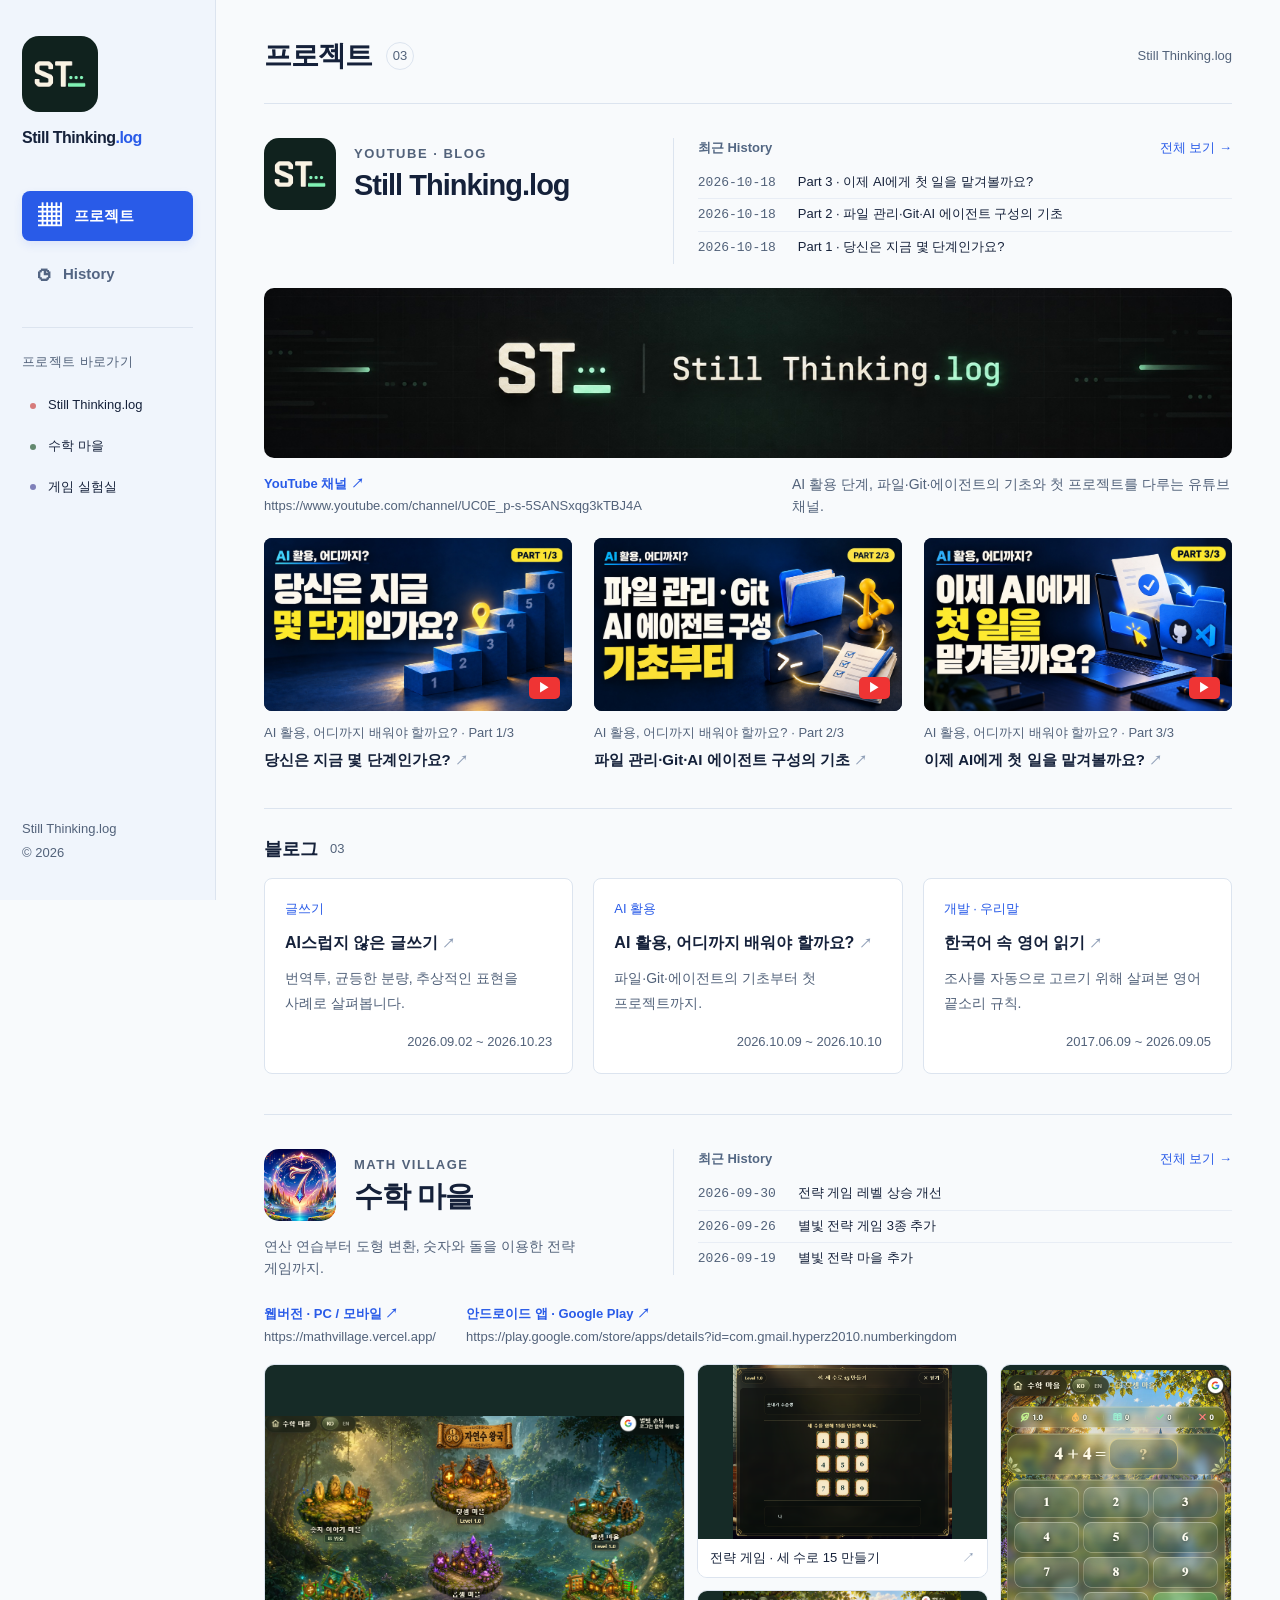
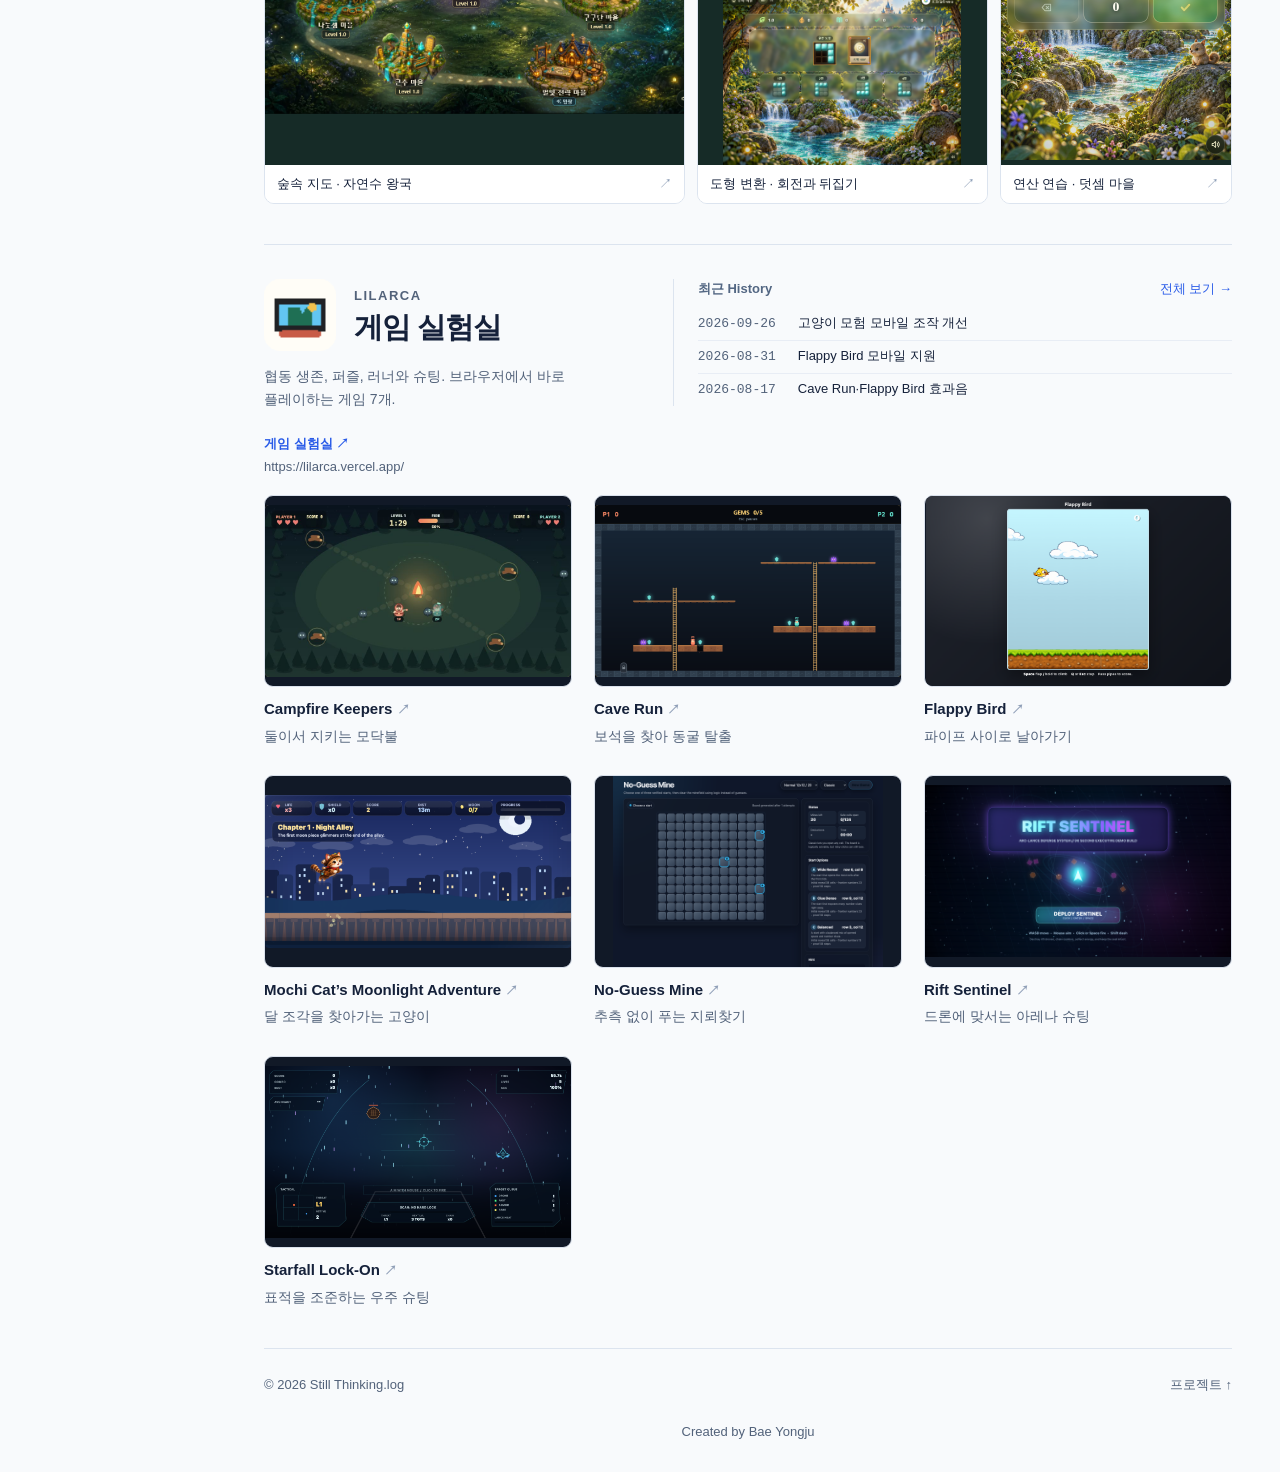
==== index.html @ 53075811 "feat: 프로젝트 소개 사이트와 블로그 및 히스토리 구현" ====
<!doctype html>
<html lang="ko">
<head>
<meta charset="utf-8"><meta name="viewport" content="width=device-width,initial-scale=1">
<title>Still Thinking.log</title>
<meta name="description" content="수학 마을, Still Thinking.log의 YouTube와 블로그, Lilarca 게임 실험실.">
<meta name="theme-color" content="#f7f9fc"><meta property="og:title" content="Still Thinking.log"><meta property="og:description" content="수학 마을, YouTube 영상과 브라우저 게임."><meta property="og:image" content="https://still-thinking-log.github.io/assets/banner.jpg">
<link rel="icon" href="assets/logo.png"><link rel="stylesheet" href="assets/site.css">
</head>
<body>
<a class="skip" href="#main">본문으로 건너뛰기</a>
<aside class="sidebar">
<a class="brand" href="#projects" aria-label="Still Thinking.log 홈"><img src="assets/logo.png" alt="" width="76" height="76"><span>Still Thinking<span class="brand-dot">.log</span></span></a>
<div class="view-tabs" role="tablist" aria-label="사이트 보기" aria-orientation="vertical"><button id="projects-tab" type="button" role="tab" aria-controls="projects" aria-selected="true"><span aria-hidden="true">▦</span>프로젝트</button><button id="history-tab" type="button" role="tab" aria-controls="history" aria-selected="false" tabindex="-1"><span aria-hidden="true">◷</span>History</button></div>
<nav class="project-nav" aria-label="프로젝트 바로가기"><p>프로젝트 바로가기</p><a href="#youtube"><span class="nav-dot youtube-dot"></span>Still Thinking.log</a><a href="#math"><span class="nav-dot math-dot"></span>수학 마을</a><a href="#game"><span class="nav-dot game-dot"></span>게임 실험실</a></nav>
<span class="sidebar-foot">Still Thinking.log <span>© 2026</span></span>
</aside>
<div class="page"><main id="main" tabindex="-1">
<section id="projects" role="tabpanel" aria-labelledby="projects-tab">
<div class="section-head"><h1>프로젝트<span class="count">03</span></h1><span class="site-name">Still Thinking.log</span></div>
<article class="project youtube-project" id="youtube" aria-labelledby="youtube-title">
<div class="project-top"><div class="project-intro"><div class="project-heading"><img src="assets/logo.png" width="72" height="72" alt=""><div><p class="eyebrow">YOUTUBE · BLOG</p><h2 id="youtube-title">Still Thinking.log</h2></div></div></div><aside class="recent-update" data-recent="youtube" aria-label="Still Thinking.log 최근 History"></aside></div>

<a class="channel-banner" href="https://www.youtube.com/channel/UC0E_p-s-5SANSxqg3kTBJ4A" target="_blank" rel="noopener noreferrer" aria-label="Still Thinking.log YouTube 채널 열기"><img src="assets/banner.jpg" alt="Still Thinking.log 채널 배너" loading="lazy"></a>
<div class="channel-info"><div class="project-links" aria-label="YouTube 이용 링크"><a class="site-link" href="https://www.youtube.com/channel/UC0E_p-s-5SANSxqg3kTBJ4A" target="_blank" rel="noopener noreferrer"><span>YouTube 채널 <span aria-hidden="true">↗</span></span><small>https://www.youtube.com/channel/UC0E_p-s-5SANSxqg3kTBJ4A</small></a></div><p class="description">AI 활용 단계, 파일·Git·에이전트의 기초와 첫 프로젝트를 다루는 유튜브 채널.</p></div>
<ul class="video-list" aria-label="YouTube 영상 목록"><li><a class="video-card" href="https://youtu.be/EPqgwYw9b1A" target="_blank" rel="noopener noreferrer"><div class="video-image"><img src="assets/youtube-part-1.jpg" alt="Part 1 영상 썸네일" width="1672" height="941" loading="lazy"><span class="play-badge" aria-hidden="true">▶</span></div><span class="video-series">AI 활용, 어디까지 배워야 할까요? · Part 1/3</span><h3>당신은 지금 몇 단계인가요? <span aria-hidden="true">↗</span></h3></a></li><li><a class="video-card" href="https://youtu.be/B0Xl_UFucro" target="_blank" rel="noopener noreferrer"><div class="video-image"><img src="assets/youtube-part-2.jpg" alt="Part 2 영상 썸네일" width="1672" height="941" loading="lazy"><span class="play-badge" aria-hidden="true">▶</span></div><span class="video-series">AI 활용, 어디까지 배워야 할까요? · Part 2/3</span><h3>파일 관리·Git·AI 에이전트 구성의 기초 <span aria-hidden="true">↗</span></h3></a></li><li><a class="video-card" href="https://youtu.be/Q20ftNEiTHw" target="_blank" rel="noopener noreferrer"><div class="video-image"><img src="assets/youtube-part-3.jpg" alt="Part 3 영상 썸네일" width="1672" height="941" loading="lazy"><span class="play-badge" aria-hidden="true">▶</span></div><span class="video-series">AI 활용, 어디까지 배워야 할까요? · Part 3/3</span><h3>이제 AI에게 첫 일을 맡겨볼까요? <span aria-hidden="true">↗</span></h3></a></li></ul>
<section class="blog-index" id="blog" aria-labelledby="blog-heading"><div class="blog-index-head"><h3 id="blog-heading">블로그</h3><span>03</span></div><ul class="blog-list"><li><a href="blog/ai-tone-writing/index.html"><span class="blog-category">글쓰기</span><h4>AI스럽지 않은 글쓰기 <span aria-hidden="true">↗</span></h4><p>번역투, 균등한 분량, 추상적인 표현을 사례로 살펴봅니다.</p><span class="blog-dates" aria-label="최초 작성일 2026-09-02, 마지막 업데이트일 2026-10-23"><time datetime="2026-09-02">2026.09.02</time> ~ <time datetime="2026-10-23">2026.10.23</time></span></a></li><li><a href="blog/ai-use-learning-path/index.html"><span class="blog-category">AI 활용</span><h4>AI 활용, 어디까지 배워야 할까요? <span aria-hidden="true">↗</span></h4><p>파일·Git·에이전트의 기초부터 첫 프로젝트까지.</p><span class="blog-dates" aria-label="최초 작성일 2026-10-09, 마지막 업데이트일 2026-10-10"><time datetime="2026-10-09">2026.10.09</time> ~ <time datetime="2026-10-10">2026.10.10</time></span></a></li><li><a href="blog/korean-english-reading-rules/index.html"><span class="blog-category">개발 · 우리말</span><h4>한국어 속 영어 읽기 <span aria-hidden="true">↗</span></h4><p>조사를 자동으로 고르기 위해 살펴본 영어 끝소리 규칙.</p><span class="blog-dates" aria-label="최초 작성일 2017-06-09, 마지막 업데이트일 2026-09-05"><time datetime="2017-06-09">2017.06.09</time> ~ <time datetime="2026-09-05">2026.09.05</time></span></a></li></ul></section>
</article>
<article class="project math-project" id="math" aria-labelledby="math-title">
<div class="project-top"><div class="project-intro"><div class="project-heading"><img src="assets/math-icon.webp" width="72" height="72" alt=""><div><p class="eyebrow">MATH VILLAGE</p><h2 id="math-title">수학 마을</h2></div></div><p class="description">연산 연습부터 도형 변환, 숫자와 돌을 이용한 전략 게임까지.</p></div><aside class="recent-update" data-recent="math" aria-label="수학 마을 최근 History"></aside></div>
<div class="project-links" aria-label="수학 마을 이용 링크"><a class="site-link" href="https://mathvillage.vercel.app/" target="_blank" rel="noopener noreferrer"><span>웹버전 · PC / 모바일 <span aria-hidden="true">↗</span></span><small>https://mathvillage.vercel.app/</small></a><a class="site-link" href="https://play.google.com/store/apps/details?id=com.gmail.hyperz2010.numberkingdom" target="_blank" rel="noopener noreferrer"><span>안드로이드 앱 · Google Play <span aria-hidden="true">↗</span></span><small>https://play.google.com/store/apps/details?id=com.gmail.hyperz2010.numberkingdom</small></a></div>
<div class="math-gallery" aria-label="수학 마을 주요 화면">
<a class="math-shot world-shot" href="assets/math-world.png" target="_blank" rel="noopener noreferrer" aria-label="숲속 지도 · 자연수 왕국 스크린샷 크게 보기 (새 탭)"><figure><div class="shot-image"><img src="assets/math-world.png" alt="숲속 지도 · 자연수 왕국 실제 플레이 화면"></div><figcaption>숲속 지도 · 자연수 왕국<span aria-hidden="true">↗</span></figcaption></figure></a>
<a class="math-shot strategy-shot" href="assets/math-strategy.png" target="_blank" rel="noopener noreferrer" aria-label="전략 게임 · 세 수로 15 만들기 스크린샷 크게 보기 (새 탭)"><figure><div class="shot-image"><img src="assets/math-strategy.png" alt="전략 게임 · 세 수로 15 만들기 실제 플레이 화면"></div><figcaption>전략 게임 · 세 수로 15 만들기<span aria-hidden="true">↗</span></figcaption></figure></a>
<a class="math-shot geometry-shot" href="assets/math-geometry.png" target="_blank" rel="noopener noreferrer" aria-label="도형 변환 · 회전과 뒤집기 스크린샷 크게 보기 (새 탭)"><figure><div class="shot-image"><img src="assets/math-geometry.png" alt="도형 변환 · 회전과 뒤집기 실제 플레이 화면"></div><figcaption>도형 변환 · 회전과 뒤집기<span aria-hidden="true">↗</span></figcaption></figure></a>
<a class="math-shot addition-shot" href="assets/math-addition.png" target="_blank" rel="noopener noreferrer" aria-label="연산 연습 · 덧셈 마을 스크린샷 크게 보기 (새 탭)"><figure><div class="shot-image"><img src="assets/math-addition.png" alt="연산 연습 · 덧셈 마을 실제 플레이 화면"></div><figcaption>연산 연습 · 덧셈 마을<span aria-hidden="true">↗</span></figcaption></figure></a>
</div></article>
<article class="project game-project" id="game" aria-labelledby="game-title">
<div class="project-top"><div class="project-intro"><div class="project-heading"><img src="assets/lilarca.ico" width="72" height="72" alt=""><div><p class="eyebrow">LILARCA</p><h2 id="game-title">게임 실험실</h2></div></div><p class="description">협동 생존, 퍼즐, 러너와 슈팅. 브라우저에서 바로 플레이하는 게임 7개.</p></div><aside class="recent-update" data-recent="game" aria-label="게임 실험실 최근 History"></aside></div>
<div class="project-links" aria-label="게임 실험실 이용 링크"><a class="site-link" href="https://lilarca.vercel.app/" target="_blank" rel="noopener noreferrer"><span>게임 실험실 <span aria-hidden="true">↗</span></span><small>https://lilarca.vercel.app/</small></a></div>
<ul class="game-flow" aria-label="게임 목록"><li><a class="game-card" href="https://lilarca.vercel.app/campfire-keepers" target="_blank" rel="noopener noreferrer"><div class="game-image"><img src="assets/campfire-keepers.png" alt="Campfire Keepers 게임 스크린샷" loading="lazy"></div><h3>Campfire Keepers <span aria-hidden="true">↗</span></h3><p>둘이서 지키는 모닥불</p></a></li><li><a class="game-card" href="https://lilarca.vercel.app/cave-run" target="_blank" rel="noopener noreferrer"><div class="game-image"><img src="assets/cave-run.png" alt="Cave Run 게임 스크린샷" loading="lazy"></div><h3>Cave Run <span aria-hidden="true">↗</span></h3><p>보석을 찾아 동굴 탈출</p></a></li><li><a class="game-card" href="https://lilarca.vercel.app/flappy-bird" target="_blank" rel="noopener noreferrer"><div class="game-image"><img src="assets/flappy-bird.png" alt="Flappy Bird 게임 스크린샷" loading="lazy"></div><h3>Flappy Bird <span aria-hidden="true">↗</span></h3><p>파이프 사이로 날아가기</p></a></li><li><a class="game-card" href="https://lilarca.vercel.app/cat-adventure" target="_blank" rel="noopener noreferrer"><div class="game-image"><img src="assets/cat-adventure.png" alt="Mochi Cat’s Moonlight Adventure 게임 스크린샷" loading="lazy"></div><h3>Mochi Cat’s Moonlight Adventure <span aria-hidden="true">↗</span></h3><p>달 조각을 찾아가는 고양이</p></a></li><li><a class="game-card" href="https://lilarca.vercel.app/no-guess-mine" target="_blank" rel="noopener noreferrer"><div class="game-image"><img src="assets/no-guess-mine.png" alt="No-Guess Mine 게임 스크린샷" loading="lazy"></div><h3>No-Guess Mine <span aria-hidden="true">↗</span></h3><p>추측 없이 푸는 지뢰찾기</p></a></li><li><a class="game-card" href="https://lilarca.vercel.app/rift-sentinel" target="_blank" rel="noopener noreferrer"><div class="game-image"><img src="assets/rift-sentinel.png" alt="Rift Sentinel 게임 스크린샷" loading="lazy"></div><h3>Rift Sentinel <span aria-hidden="true">↗</span></h3><p>드론에 맞서는 아레나 슈팅</p></a></li><li><a class="game-card" href="https://lilarca.vercel.app/starfall-lock-on" target="_blank" rel="noopener noreferrer"><div class="game-image"><img src="assets/starfall-lock-on.png" alt="Starfall Lock-On 게임 스크린샷" loading="lazy"></div><h3>Starfall Lock-On <span aria-hidden="true">↗</span></h3><p>표적을 조준하는 우주 슈팅</p></a></li></ul>
</article>
</section>
<section id="history" role="tabpanel" aria-labelledby="history-tab" hidden>
<div class="section-head"><h1>History</h1><p id="update-count" role="status" aria-live="polite"></p></div>
<p class="history-note">수학 마을의 주요 변경 기록과 이후 웹 개발 기록, 게임 개발 기록, 영상 공개 확인 기록, 블로그 최초 작성 기록을 모았습니다. 개발 날짜와 실제 배포 날짜는 다를 수 있습니다.</p>
<div class="filters" role="group" aria-label="프로젝트별 History"><button type="button" data-filter="all" aria-pressed="true">전체</button><button type="button" data-filter="youtube" aria-pressed="false">Still Thinking.log</button><button type="button" data-filter="math" aria-pressed="false">수학 마을</button><button type="button" data-filter="game" aria-pressed="false">게임 실험실</button></div>
<ol id="update-list" class="timeline"></ol>
</section>
<noscript><p>최근 History와 전체 History를 보려면 JavaScript를 켜주세요.</p></noscript>
</main><footer>© 2026 Still Thinking.log<a href="#projects">프로젝트 ↑</a><span class="creator-credit">Created by Bae Yongju</span></footer></div>
<script src="assets/updates.js"></script>
</body></html>
---- assets/site.css ----
:root{color-scheme:light;--bg:#f8fafc;--paper:#fff;--ink:#15213a;--muted:#52627a;--line:#dce4ef;--blue:#295be8;--soft:#edf2ff;--sidebar:216px}
*{box-sizing:border-box}html{scroll-behavior:smooth;scroll-padding-top:30px}body{margin:0;background:var(--bg);color:var(--ink);font-family:"Segoe UI","Malgun Gothic",sans-serif;line-height:1.6}a{color:inherit;text-decoration:none}button{font:inherit;color:inherit;cursor:pointer}img{display:block;max-width:100%}a,button{-webkit-tap-highlight-color:transparent}a:focus-visible,button:focus-visible{outline:3px solid var(--blue);outline-offset:5px}a:hover{color:var(--blue)}[hidden]{display:none!important}::selection{background:#dce6ff}h1,h2,h3,p,figure{margin:0}ul{padding:0;list-style:none}.skip{position:fixed;top:-80px;left:20px;z-index:20;background:var(--blue);color:#fff;padding:10px 20px}.skip:focus{top:10px}
.sidebar{position:fixed;inset:0 auto 0 0;width:var(--sidebar);display:flex;flex-direction:column;padding:36px 22px;background:#f0f5fc;border-right:1px solid var(--line);z-index:5}.brand{display:flex;flex-direction:column;align-items:flex-start;gap:13px;font-weight:750;font-size:16px;letter-spacing:-.5px}.brand img{border-radius:17px;background:#10221e;padding:10px}.brand-dot{color:var(--blue)}.view-tabs{display:flex;flex-direction:column;gap:8px;margin-top:40px}.view-tabs button{display:flex;align-items:center;gap:13px;text-align:left;border:0;background:transparent;padding:13px 16px;border-radius:8px;font-weight:650;font-size:15px;color:#536583}.view-tabs button>span{font-size:23px;line-height:1}.view-tabs button[aria-selected=true]{background:var(--blue);color:#fff;box-shadow:0 4px 10px #295be81a}.project-nav{border-top:1px solid var(--line);padding-top:24px;margin-top:28px}.project-nav p{font-size:13px;letter-spacing:.03em;color:var(--muted);margin-bottom:13px}.project-nav a{display:flex;align-items:center;gap:12px;padding:10px 8px;font-size:13px;border-radius:6px}.project-nav a[aria-current=location]{color:var(--blue);background:#e4edff}.nav-dot{width:6px;height:6px;border-radius:50%;background:#93a6c8}.math-dot{background:#63896f}.youtube-dot{background:#d67b7b}.game-dot{background:#7f80b9}.sidebar-foot{margin-top:auto;padding-top:30px;font-size:13px;color:var(--muted)}.sidebar-foot span{display:block;margin-top:3px}
.page{margin-left:var(--sidebar);padding:0 48px;max-width:1680px}.section-head{display:flex;align-items:center;justify-content:space-between;border-bottom:1px solid var(--line);padding:34px 0 24px;gap:20px}.section-head h1{font-size:28px;letter-spacing:-1px;display:flex;align-items:center;gap:14px}.count{font-size:13px;letter-spacing:0;border:1px solid var(--line);border-radius:50%;width:28px;height:28px;display:grid;place-items:center;font-weight:500;color:var(--muted)}.site-name,.section-head>p{color:var(--muted);font-size:13px}.project{padding:34px 0 40px;border-bottom:1px solid var(--line);scroll-margin-top:28px}.project-top{display:grid;grid-template-columns:minmax(300px,.8fr) minmax(0,1.2fr);gap:36px;align-items:start}.project-heading{display:flex;gap:18px;align-items:center}.youtube-project .project-heading img{background:#10221e;padding:8px}.project-heading img{flex-shrink:0;object-fit:contain;border-radius:15px}.eyebrow{font-size:13px;font-weight:650;letter-spacing:1.5px;color:var(--muted);margin-bottom:2px}h2{font-size:29px;line-height:1.25;letter-spacing:-1px}.description{font-size:14px;color:var(--muted);margin-top:14px;max-width:600px;word-break:keep-all}.recent-update{border-left:1px solid var(--line);padding:0 0 0 24px;min-width:0}.recent-head{display:flex;justify-content:space-between;align-items:center;margin-bottom:8px;font-size:13px;color:var(--muted);gap:10px}.recent-head .tag{font-weight:650;color:#536783}.recent-head a{color:var(--blue);white-space:nowrap}.recent-rows{margin:0}.recent-rows li{display:grid;grid-template-columns:88px minmax(0,1fr);gap:12px;align-items:baseline;padding:5px 0;border-bottom:1px solid #e8edf5;font-size:13px}.recent-rows li:last-child{border:0}.recent-rows time{font-family:Consolas,monospace;font-size:13px;color:var(--muted);white-space:nowrap}.recent-rows li>span{white-space:normal;word-break:keep-all;overflow-wrap:anywhere}
.project-links{display:flex;flex-wrap:wrap;gap:14px 30px;margin:24px 0 17px}.site-link{display:flex;flex-direction:column;align-items:flex-start;min-width:0;gap:2px}.site-link>span{color:var(--blue);font-size:13px;font-weight:650}.site-link small{font-size:13px;color:var(--muted);overflow-wrap:anywhere;max-width:100%}.site-link:hover small{color:var(--blue)}
.math-gallery{display:grid;grid-template-columns:1.45fr 1fr .8fr;grid-template-rows:1fr 1fr;gap:12px;height:440px}.math-shot{min-width:0;min-height:0;background:var(--paper);border:1px solid var(--line);border-radius:10px;overflow:hidden}.world-shot{grid-area:1/1/3/2}.strategy-shot{grid-area:1/2/2/3}.geometry-shot{grid-area:2/2/3/3}.addition-shot{grid-area:1/3/3/4}.math-shot figure{height:100%;display:flex;flex-direction:column}.shot-image{flex:1;min-height:0;overflow:hidden;background:#162b27}.shot-image img{width:100%;height:100%;object-fit:contain}.math-shot figcaption{display:flex;align-items:center;justify-content:space-between;gap:8px;padding:9px 12px;font-size:13px;background:#fff}.math-shot figcaption span{color:#8799b3}.math-shot:hover{border-color:#9eb7f8;box-shadow:0 4px 18px #14254510}.math-shot img{transition:filter .18s}.math-shot:hover img{filter:brightness(1.08)}
.channel-banner{display:block;overflow:hidden;border-radius:10px;height:170px;background:#091815}.channel-banner img{width:100%;height:100%;object-fit:cover;object-position:center}.video-list{display:grid;grid-template-columns:repeat(3,minmax(0,1fr));gap:22px;margin:20px 0 0}.video-image{position:relative;overflow:hidden;border-radius:8px;background:#0b1533;aspect-ratio:1672/941}.video-image img{width:100%;height:100%;object-fit:contain}.play-badge{position:absolute;right:12px;bottom:12px;background:#ef3434;color:white;display:grid;place-items:center;font-size:13px;width:31px;height:22px;border-radius:5px}.video-series{display:block;font-size:13px;color:var(--muted);margin-top:12px;line-height:1.6}.video-card h3{font-size:15px;font-weight:650;line-height:1.65;margin-top:4px;word-break:keep-all}.video-card h3 span,.game-card h3 span{font-size:13px;color:#91a0b8}.video-card:hover .video-image{box-shadow:0 4px 14px #233f7320}
.game-flow{display:flex;flex-wrap:wrap;gap:28px 22px;margin:0}.game-flow>li{flex:0 1 calc((100% - 44px)/3);min-width:0}.game-image{aspect-ratio:16/10;background:#111927;border:1px solid #dae1ec;border-radius:9px;overflow:hidden}.game-image img{width:100%;height:100%;object-fit:contain;transition:transform .2s}.game-card:hover img{transform:scale(1.025)}.game-card h3{font-size:15px;font-weight:650;margin-top:11px;line-height:1.5;word-break:keep-all}.game-card p{font-size:14px;color:var(--muted);margin-top:4px}
.history-note{color:var(--muted);font-size:14px;max-width:740px;margin:25px 0}.filters{display:flex;gap:9px;flex-wrap:wrap;margin:20px 0}.filters button{background:#fff;border:1px solid var(--line);padding:8px 16px;border-radius:7px;font-size:13px}.filters button[aria-pressed=true]{background:var(--blue);border-color:var(--blue);color:#fff}.timeline{list-style:none;padding:5px 0 30px;margin:0}.timeline li{padding:24px 0 24px 26px;border-left:1px solid var(--line);position:relative;margin-left:5px}.timeline li:before{content:'';position:absolute;left:-4px;top:32px;width:7px;height:7px;border-radius:50%;background:var(--blue)}.update-meta{display:flex;gap:20px;flex-wrap:wrap;font-size:13px;color:var(--muted)}.update-meta time{font-family:Consolas,monospace;color:var(--blue)}.timeline h3{font-size:19px;margin:8px 0}.timeline p{margin:0;color:var(--muted);font-size:14px;max-width:750px}.timeline a{display:inline-block;margin-top:10px;font-size:13px;color:var(--blue)}footer{display:flex;justify-content:space-between;padding:26px 0 32px;font-size:13px;color:var(--muted)}
@media(min-width:1600px){.page{padding:0 64px}.math-gallery{height:540px}.game-flow>li{flex-basis:calc((100% - 66px)/4)}}
@media(max-width:1150px){:root{--sidebar:184px}.sidebar{padding:28px 17px}.brand{font-size:14px}.page{padding:0 28px}.project-top{gap:22px;grid-template-columns:minmax(280px,.8fr) minmax(0,1.2fr)}h2{font-size:25px}.project-heading{gap:12px}.project-heading img{width:58px;height:58px}.recent-update{padding-left:18px}.math-gallery{height:410px;gap:9px}.math-shot figcaption{font-size:13px;padding:8px}.video-list{gap:16px}.project-links{gap:12px 24px}}
@media(max-width:900px){.project-top{grid-template-columns:1fr;gap:20px}.recent-update{border-left:0;border-top:1px solid var(--line);padding:14px 0 0}.recent-rows li{font-size:13px}.description{max-width:none}.math-gallery{height:auto;grid-template-columns:1.35fr 1fr;grid-template-rows:auto auto auto}.world-shot{grid-area:1/1/2/3;aspect-ratio:1.7}.strategy-shot{grid-area:2/1/3/2;aspect-ratio:1.15}.geometry-shot{grid-area:3/1/4/2;aspect-ratio:1.15}.addition-shot{grid-area:2/2/4/3}.world-shot img{object-fit:contain}.game-flow>li{flex-basis:calc((100% - 22px)/2)}.video-list{grid-template-columns:1fr}.video-card{display:grid;grid-template-columns:42% 1fr;gap:0 16px;align-content:start}.video-image{grid-row:1/3}.video-series{margin-top:2px}.video-card h3{font-size:15px}.channel-banner{height:140px}}
@media(max-width:640px){:root{--sidebar:0px}html{scroll-padding-top:132px}.sidebar{position:sticky;inset:0 0 auto;width:100%;padding:12px 18px 0;display:grid;grid-template-columns:1fr auto;gap:9px 14px;background:#f0f5fcf5;backdrop-filter:blur(12px);border-right:0;border-bottom:1px solid var(--line)}.brand{flex-direction:row;align-items:center;gap:9px;font-size:13px}.brand img{width:32px;height:32px;border-radius:7px;padding:4px}.view-tabs{flex-direction:row;gap:3px;margin:0}.view-tabs button{gap:5px;font-size:13px;padding:8px;border-radius:5px}.view-tabs button>span{display:none}.project-nav{grid-column:1/-1;display:flex;border-top:1px solid var(--line);margin:0;padding:5px 0;gap:14px}.project-nav p,.sidebar-foot{display:none}.project-nav a{padding:5px;font-size:13px;gap:6px}.page{margin:0;padding:0 18px}.section-head{padding:23px 0 17px}.section-head h1{font-size:23px}.site-name{display:none}.project{padding:25px 0 30px;scroll-margin-top:125px}.project-heading img{width:58px;height:58px}.project-heading{gap:13px}h2{font-size:25px}.eyebrow{font-size:13px}.description{font-size:14px;margin-top:12px}.project-top{gap:17px}.recent-head{font-size:13px}.recent-rows li{font-size:13px;gap:9px}.project-links{margin:19px 0 14px;gap:10px}.site-link>span{font-size:13px}.site-link small{font-size:13px}.math-gallery{gap:8px}.math-shot{border-radius:7px}.math-shot figcaption{padding:7px;font-size:13px;line-height:1.45}.strategy-shot,.geometry-shot{aspect-ratio:1.07}.channel-banner{height:100px;border-radius:7px}.video-list{gap:19px;margin-top:17px}.video-card{grid-template-columns:44% 1fr;gap:0 12px}.video-series{font-size:13px}.video-card h3{font-size:15px;line-height:1.5}.play-badge{width:23px;height:17px;font-size:13px;right:7px;bottom:7px}.game-flow{gap:22px 12px}.game-flow>li{flex-basis:calc((100% - 12px)/2)}.game-image{aspect-ratio:4/3;border-radius:7px}.game-card h3{font-size:15px;margin-top:8px}.game-card p{font-size:14px}.history-note{font-size:14px}.timeline h3{font-size:17px}.timeline p{font-size:14px}.update-meta{font-size:13px;gap:8px}.timeline li{padding-left:18px}.section-head>p{font-size:13px}}
@media(prefers-reduced-motion:reduce){html{scroll-behavior:auto}*{transition:none!important}}

.youtube-project .channel-banner{margin-top:24px}
.channel-info{display:flex;justify-content:space-between;align-items:center;gap:20px;margin:15px 0 20px}
.channel-info .project-links{margin:0;flex-shrink:0}
.channel-info .description{margin:0;max-width:440px;font-size:14px}
@media(max-width:1150px){.channel-info{align-items:flex-start;flex-direction:column;gap:10px}.channel-info .project-links{flex-shrink:1}.channel-info .description{max-width:none}}
@media(max-width:640px){.youtube-project .channel-banner{margin-top:18px}.channel-info{margin:12px 0 17px;gap:9px}.channel-info .description{font-size:14px}}
.blog-index{margin-top:35px;padding-top:26px;border-top:1px solid var(--line);scroll-margin-top:30px}.blog-index-head{display:flex;gap:12px;align-items:center;margin-bottom:15px}.blog-index-head h3{font-size:18px}.blog-index-head>span{font-size:13px;color:var(--muted)}.blog-list{display:grid;grid-template-columns:repeat(3,minmax(0,1fr));gap:20px;margin:0}.blog-list li{min-width:0}.blog-list a{display:block;height:100%;padding:20px;background:#fff;border:1px solid var(--line);border-radius:8px}.blog-list a:hover{border-color:#9eb7f8;background:#f3f6ff}.blog-category{font-size:13px;color:var(--blue)}.blog-list h4{margin:10px 0;font-size:16px;line-height:1.6;word-break:keep-all}.blog-list h4 span{font-size:13px;color:#91a0b8}.blog-list p{font-size:14px;color:var(--muted);line-height:1.8;word-break:keep-all}footer{flex-wrap:wrap;gap:12px}.creator-credit{flex-basis:100%;text-align:center;font-size:13px;margin-top:14px;color:var(--muted)}
@media(max-width:900px){.blog-list{grid-template-columns:1fr;gap:12px}.blog-list a{padding:16px 19px}.blog-list h4{font-size:15px;margin:6px 0}}
@media(max-width:640px){.blog-index{scroll-margin-top:132px}.blog-list p{font-size:14px}}
.blog-list a{display:flex;flex-direction:column}.blog-dates{display:block;align-self:flex-end;margin-top:auto;padding-top:16px;text-align:right;white-space:nowrap;font-size:13px;color:var(--muted);font-variant-numeric:tabular-nums}

@media(max-width:380px){.sidebar{grid-template-columns:1fr}.view-tabs{justify-self:start}.project-nav{gap:6px}.project-nav a{padding:5px 3px}html{scroll-padding-top:175px}.project,.blog-index{scroll-margin-top:175px}}
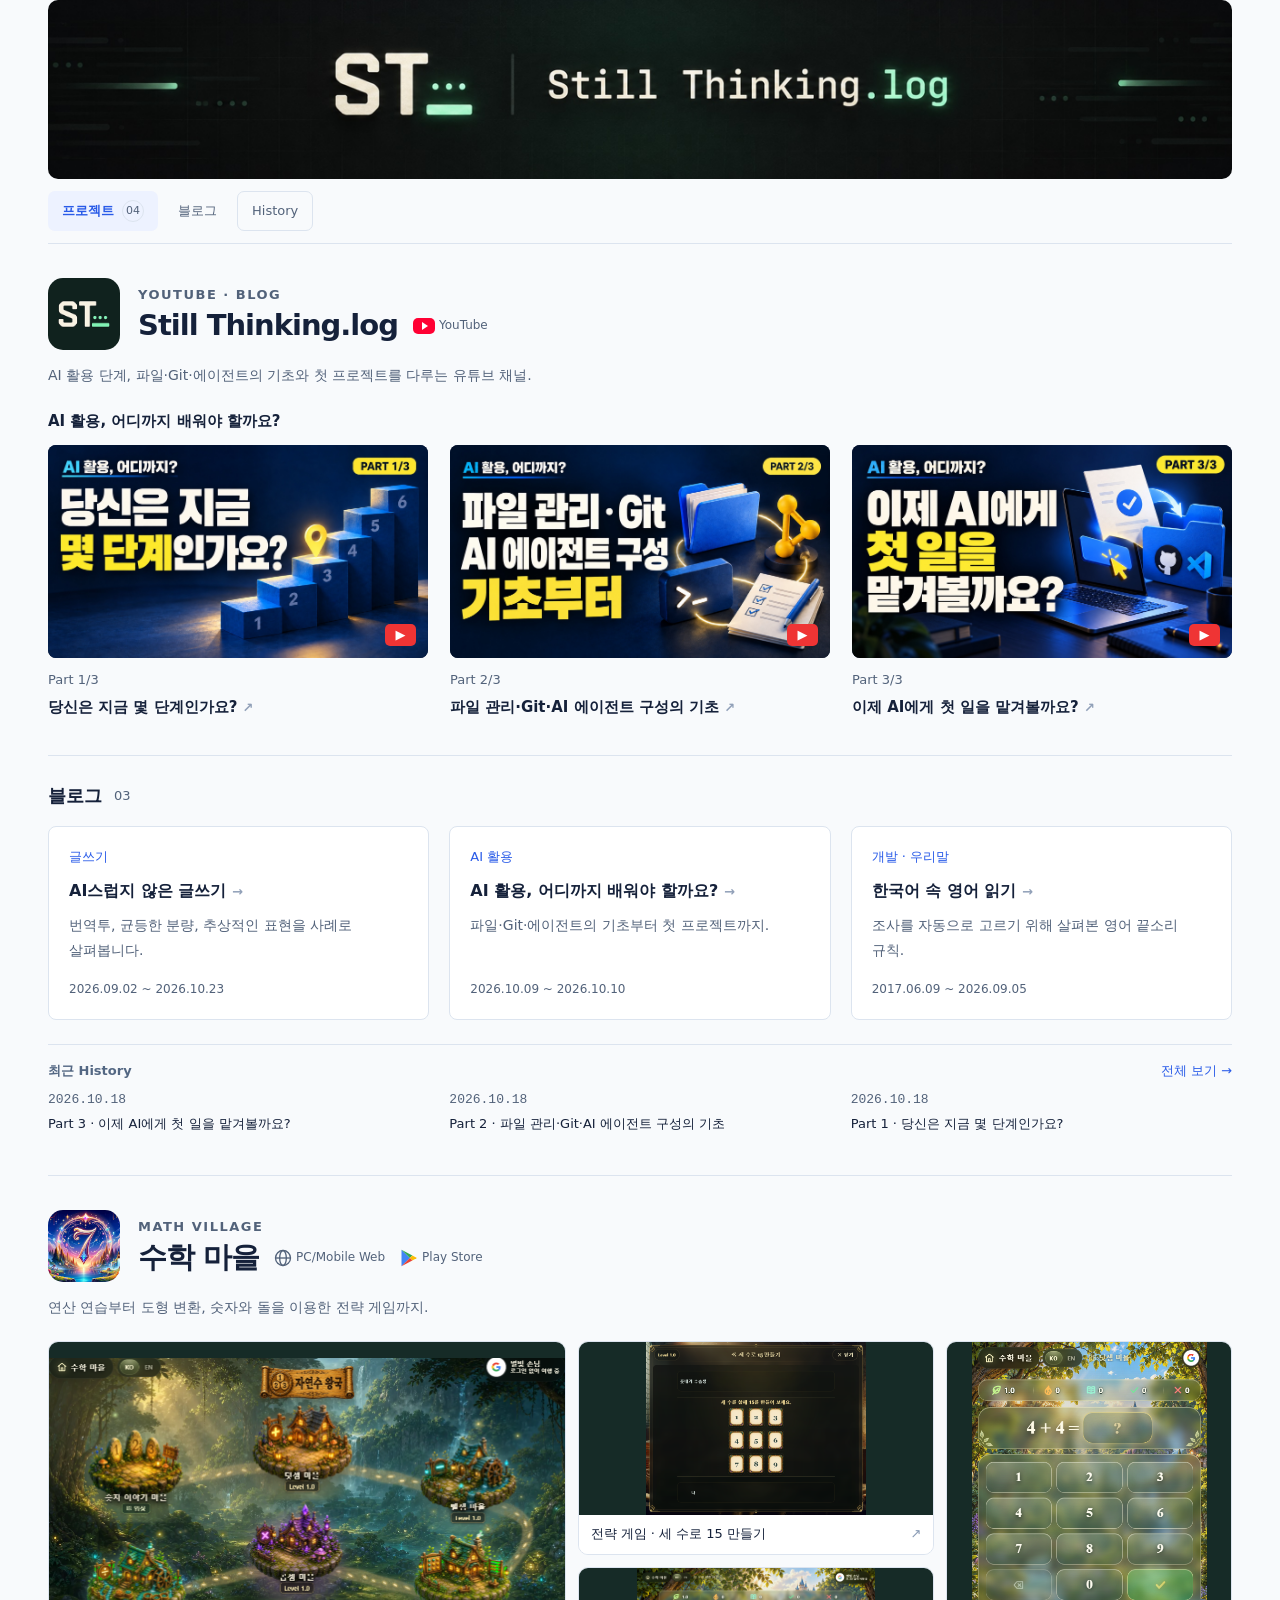
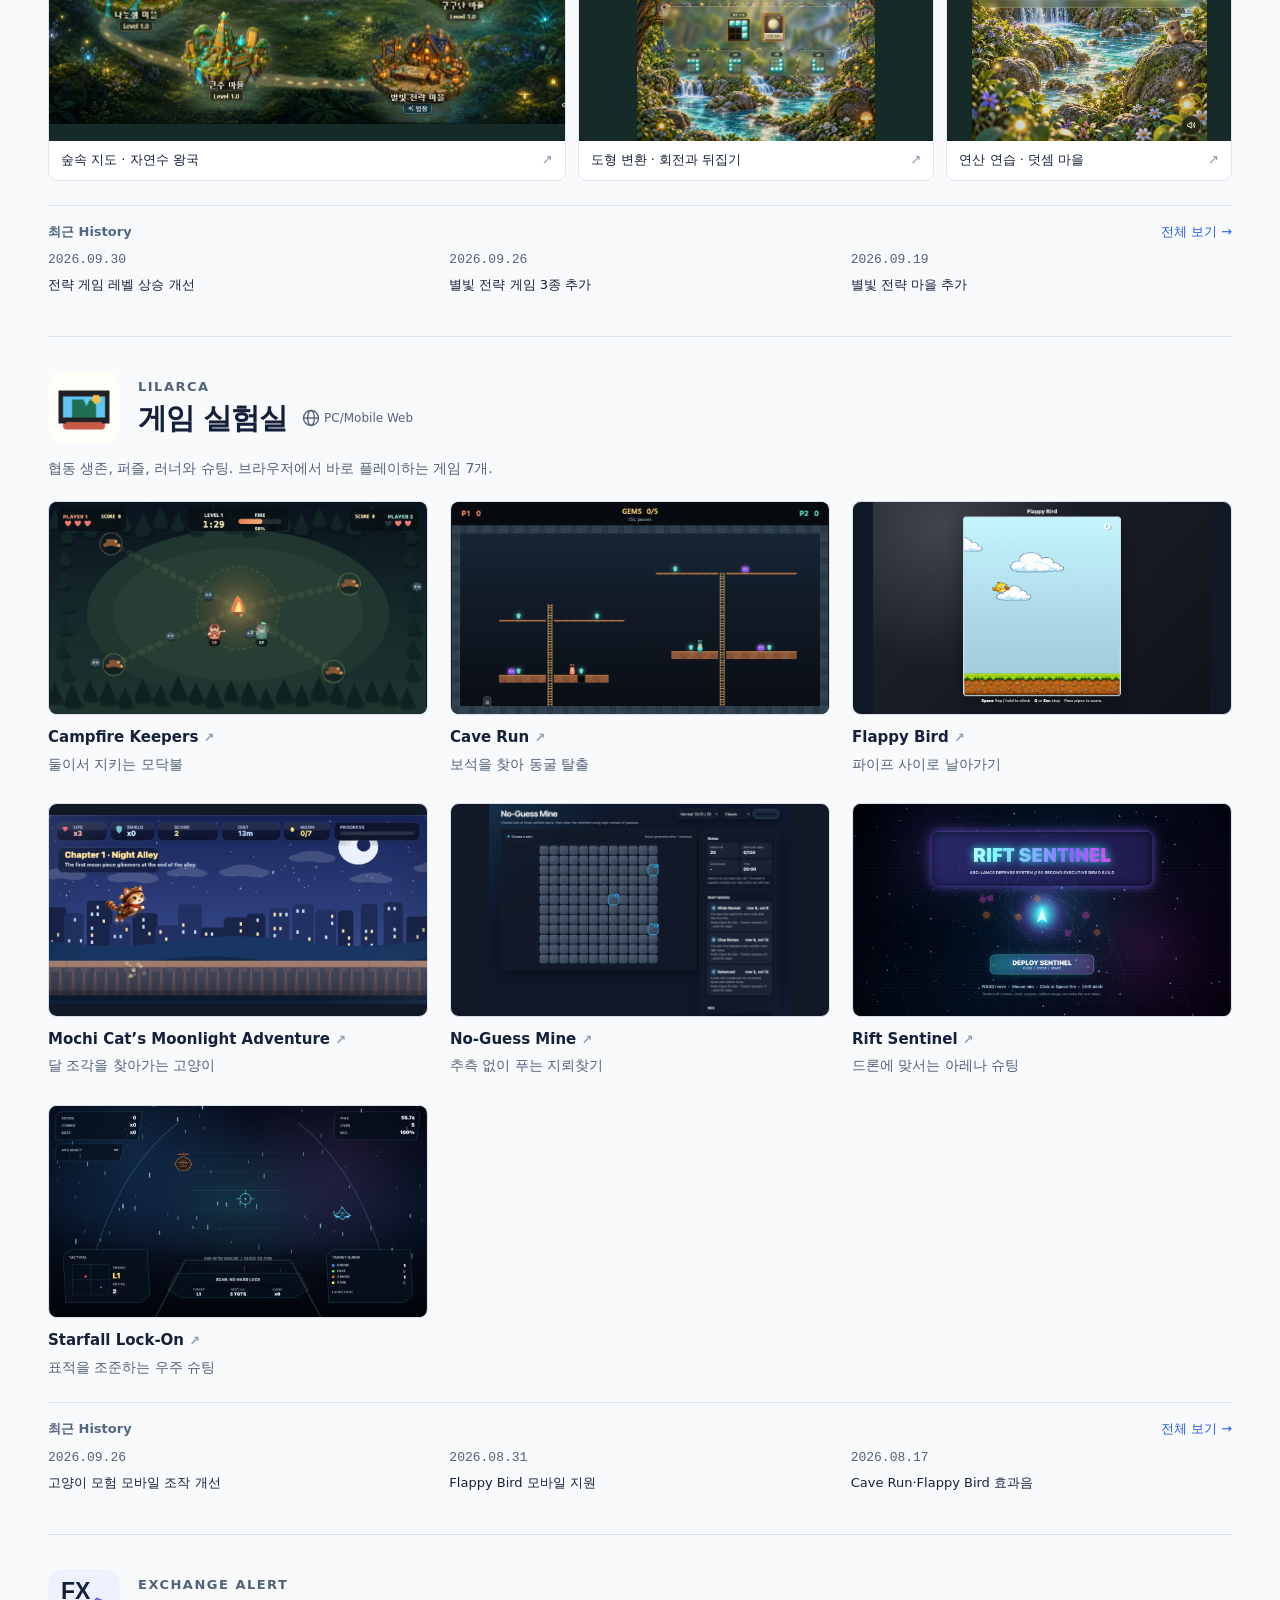
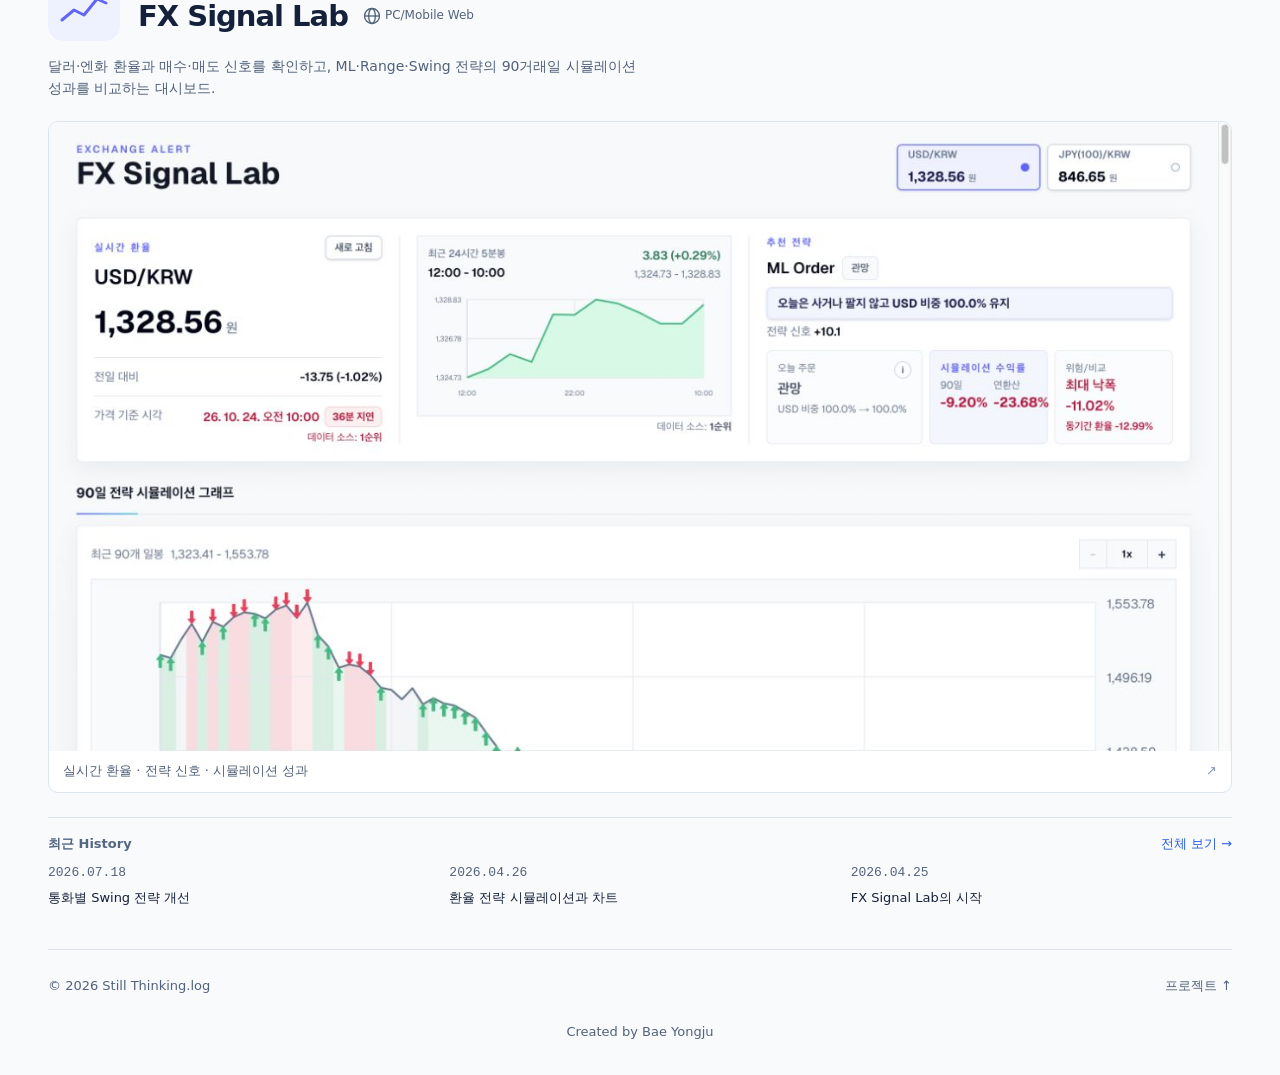
==== commit f6f1a7ad: "feat: FX Signal Lab 추가와 홈·블로그·히스토리 UI 개선 상단 배너와 통합 탭으로 탐색을 정리하고 사이드바 및 중복 제목 제거 프로젝트 링크에 아이콘과 라벨을 추가" ====
--- a/index.html
+++ b/index.html
@@ -3,51 +3,52 @@
 <head>
 <meta charset="utf-8"><meta name="viewport" content="width=device-width,initial-scale=1">
 <title>Still Thinking.log</title>
-<meta name="description" content="수학 마을, Still Thinking.log의 YouTube와 블로그, Lilarca 게임 실험실.">
-<meta name="theme-color" content="#f7f9fc"><meta property="og:title" content="Still Thinking.log"><meta property="og:description" content="수학 마을, YouTube 영상과 브라우저 게임."><meta property="og:image" content="https://still-thinking-log.github.io/assets/banner.jpg">
+<meta name="description" content="수학 마을, Still Thinking.log의 YouTube와 블로그, Lilarca 게임 실험실, FX Signal Lab 환율 대시보드.">
+<meta name="theme-color" content="#f7f9fc"><meta property="og:title" content="Still Thinking.log"><meta property="og:description" content="수학 마을, YouTube 영상과 블로그, 브라우저 게임과 환율 전략 대시보드."><meta property="og:image" content="https://still-thinking-log.github.io/assets/banner.jpg">
 <link rel="icon" href="assets/logo.png"><link rel="stylesheet" href="assets/site.css">
 </head>
 <body>
 <a class="skip" href="#main">본문으로 건너뛰기</a>
-<aside class="sidebar">
-<a class="brand" href="#projects" aria-label="Still Thinking.log 홈"><img src="assets/logo.png" alt="" width="76" height="76"><span>Still Thinking<span class="brand-dot">.log</span></span></a>
-<div class="view-tabs" role="tablist" aria-label="사이트 보기" aria-orientation="vertical"><button id="projects-tab" type="button" role="tab" aria-controls="projects" aria-selected="true"><span aria-hidden="true">▦</span>프로젝트</button><button id="history-tab" type="button" role="tab" aria-controls="history" aria-selected="false" tabindex="-1"><span aria-hidden="true">◷</span>History</button></div>
-<nav class="project-nav" aria-label="프로젝트 바로가기"><p>프로젝트 바로가기</p><a href="#youtube"><span class="nav-dot youtube-dot"></span>Still Thinking.log</a><a href="#math"><span class="nav-dot math-dot"></span>수학 마을</a><a href="#game"><span class="nav-dot game-dot"></span>게임 실험실</a></nav>
-<span class="sidebar-foot">Still Thinking.log <span>© 2026</span></span>
-</aside>
-<div class="page"><main id="main" tabindex="-1">
-<section id="projects" role="tabpanel" aria-labelledby="projects-tab">
-<div class="section-head"><h1>프로젝트<span class="count">03</span></h1><span class="site-name">Still Thinking.log</span></div>
+
+<div class="page">
+<header class="site-banner"><a href="#projects" aria-label="Still Thinking.log 홈"><img src="assets/banner.jpg" alt="Still Thinking.log" width="2560" height="1440" fetchpriority="high"></a></header>
+<nav class="site-nav project-tabs" aria-label="사이트 탐색"><a href="#projects" aria-current="location">프로젝트<span class="count">04</span></a><a href="#blog">블로그</a><a href="#history/all">History</a></nav>
+<main id="main" tabindex="-1">
+<section id="projects" aria-labelledby="projects-heading">
+<h1 id="projects-heading" class="visually-hidden">프로젝트</h1>
 <article class="project youtube-project" id="youtube" aria-labelledby="youtube-title">
-<div class="project-top"><div class="project-intro"><div class="project-heading"><img src="assets/logo.png" width="72" height="72" alt=""><div><p class="eyebrow">YOUTUBE · BLOG</p><h2 id="youtube-title">Still Thinking.log</h2></div></div></div><aside class="recent-update" data-recent="youtube" aria-label="Still Thinking.log 최근 History"></aside></div>
-
-<a class="channel-banner" href="https://www.youtube.com/channel/UC0E_p-s-5SANSxqg3kTBJ4A" target="_blank" rel="noopener noreferrer" aria-label="Still Thinking.log YouTube 채널 열기"><img src="assets/banner.jpg" alt="Still Thinking.log 채널 배너" loading="lazy"></a>
-<div class="channel-info"><div class="project-links" aria-label="YouTube 이용 링크"><a class="site-link" href="https://www.youtube.com/channel/UC0E_p-s-5SANSxqg3kTBJ4A" target="_blank" rel="noopener noreferrer"><span>YouTube 채널 <span aria-hidden="true">↗</span></span><small>https://www.youtube.com/channel/UC0E_p-s-5SANSxqg3kTBJ4A</small></a></div><p class="description">AI 활용 단계, 파일·Git·에이전트의 기초와 첫 프로젝트를 다루는 유튜브 채널.</p></div>
-<ul class="video-list" aria-label="YouTube 영상 목록"><li><a class="video-card" href="https://youtu.be/EPqgwYw9b1A" target="_blank" rel="noopener noreferrer"><div class="video-image"><img src="assets/youtube-part-1.jpg" alt="Part 1 영상 썸네일" width="1672" height="941" loading="lazy"><span class="play-badge" aria-hidden="true">▶</span></div><span class="video-series">AI 활용, 어디까지 배워야 할까요? · Part 1/3</span><h3>당신은 지금 몇 단계인가요? <span aria-hidden="true">↗</span></h3></a></li><li><a class="video-card" href="https://youtu.be/B0Xl_UFucro" target="_blank" rel="noopener noreferrer"><div class="video-image"><img src="assets/youtube-part-2.jpg" alt="Part 2 영상 썸네일" width="1672" height="941" loading="lazy"><span class="play-badge" aria-hidden="true">▶</span></div><span class="video-series">AI 활용, 어디까지 배워야 할까요? · Part 2/3</span><h3>파일 관리·Git·AI 에이전트 구성의 기초 <span aria-hidden="true">↗</span></h3></a></li><li><a class="video-card" href="https://youtu.be/Q20ftNEiTHw" target="_blank" rel="noopener noreferrer"><div class="video-image"><img src="assets/youtube-part-3.jpg" alt="Part 3 영상 썸네일" width="1672" height="941" loading="lazy"><span class="play-badge" aria-hidden="true">▶</span></div><span class="video-series">AI 활용, 어디까지 배워야 할까요? · Part 3/3</span><h3>이제 AI에게 첫 일을 맡겨볼까요? <span aria-hidden="true">↗</span></h3></a></li></ul>
-<section class="blog-index" id="blog" aria-labelledby="blog-heading"><div class="blog-index-head"><h3 id="blog-heading">블로그</h3><span>03</span></div><ul class="blog-list"><li><a href="blog/ai-tone-writing/index.html"><span class="blog-category">글쓰기</span><h4>AI스럽지 않은 글쓰기 <span aria-hidden="true">↗</span></h4><p>번역투, 균등한 분량, 추상적인 표현을 사례로 살펴봅니다.</p><span class="blog-dates" aria-label="최초 작성일 2026-09-02, 마지막 업데이트일 2026-10-23"><time datetime="2026-09-02">2026.09.02</time> ~ <time datetime="2026-10-23">2026.10.23</time></span></a></li><li><a href="blog/ai-use-learning-path/index.html"><span class="blog-category">AI 활용</span><h4>AI 활용, 어디까지 배워야 할까요? <span aria-hidden="true">↗</span></h4><p>파일·Git·에이전트의 기초부터 첫 프로젝트까지.</p><span class="blog-dates" aria-label="최초 작성일 2026-10-09, 마지막 업데이트일 2026-10-10"><time datetime="2026-10-09">2026.10.09</time> ~ <time datetime="2026-10-10">2026.10.10</time></span></a></li><li><a href="blog/korean-english-reading-rules/index.html"><span class="blog-category">개발 · 우리말</span><h4>한국어 속 영어 읽기 <span aria-hidden="true">↗</span></h4><p>조사를 자동으로 고르기 위해 살펴본 영어 끝소리 규칙.</p><span class="blog-dates" aria-label="최초 작성일 2017-06-09, 마지막 업데이트일 2026-09-05"><time datetime="2017-06-09">2017.06.09</time> ~ <time datetime="2026-09-05">2026.09.05</time></span></a></li></ul></section>
+<div class="project-top"><div class="project-intro"><div class="project-heading"><img src="assets/logo.png" width="72" height="72" alt=""><div><p class="eyebrow">YOUTUBE · BLOG</p><div class="project-title-row"><h2 id="youtube-title">Still Thinking.log</h2><div class="project-links" aria-label="YouTube 이용 링크"><a class="site-link" href="https://www.youtube.com/channel/UC0E_p-s-5SANSxqg3kTBJ4A" target="_blank" rel="noopener noreferrer" aria-label="YouTube 열기 (새 탭)"><svg class="link-icon youtube-icon" viewBox="0 0 24 24" aria-hidden="true" focusable="false"><rect x="1" y="4" width="22" height="16" rx="5" fill="#f03"/><path d="m10 8 6 4-6 4Z" fill="#fff"/></svg><span>YouTube</span></a></div></div></div></div><p class="description">AI 활용 단계, 파일·Git·에이전트의 기초와 첫 프로젝트를 다루는 유튜브 채널.</p></div></div>
+<p class="video-series-title" id="video-series-title">AI 활용, 어디까지 배워야 할까요?</p>
+<ul class="video-list" aria-labelledby="video-series-title"><li><a class="video-card" href="https://youtu.be/EPqgwYw9b1A" target="_blank" rel="noopener noreferrer"><div class="video-image"><img src="assets/youtube-part-1.jpg" alt="Part 1 영상 썸네일" width="1672" height="941" loading="lazy"><span class="play-badge" aria-hidden="true">▶</span></div><span class="video-part">Part 1/3</span><h3>당신은 지금 몇 단계인가요? <span aria-hidden="true">↗</span></h3></a></li><li><a class="video-card" href="https://youtu.be/B0Xl_UFucro" target="_blank" rel="noopener noreferrer"><div class="video-image"><img src="assets/youtube-part-2.jpg" alt="Part 2 영상 썸네일" width="1672" height="941" loading="lazy"><span class="play-badge" aria-hidden="true">▶</span></div><span class="video-part">Part 2/3</span><h3>파일 관리·Git·AI 에이전트 구성의 기초 <span aria-hidden="true">↗</span></h3></a></li><li><a class="video-card" href="https://youtu.be/Q20ftNEiTHw" target="_blank" rel="noopener noreferrer"><div class="video-image"><img src="assets/youtube-part-3.jpg" alt="Part 3 영상 썸네일" width="1672" height="941" loading="lazy"><span class="play-badge" aria-hidden="true">▶</span></div><span class="video-part">Part 3/3</span><h3>이제 AI에게 첫 일을 맡겨볼까요? <span aria-hidden="true">↗</span></h3></a></li></ul>
+<section class="blog-index" id="blog" aria-labelledby="blog-heading"><div class="blog-index-head"><h3 id="blog-heading">블로그</h3><span>03</span></div><ul class="blog-list"><li><a href="blog/ai-tone-writing/index.html"><span class="blog-category">글쓰기</span><h4>AI스럽지 않은 글쓰기 <span aria-hidden="true">→</span></h4><p>번역투, 균등한 분량, 추상적인 표현을 사례로 살펴봅니다.</p><span class="blog-dates" aria-label="최초 작성일 2026.09.02, 마지막 수정일 2026.10.23"><time datetime="2026-09-02">2026.09.02</time> ~ <time datetime="2026-10-23">2026.10.23</time></span></a></li><li><a href="blog/ai-use-learning-path/index.html"><span class="blog-category">AI 활용</span><h4>AI 활용, 어디까지 배워야 할까요? <span aria-hidden="true">→</span></h4><p>파일·Git·에이전트의 기초부터 첫 프로젝트까지.</p><span class="blog-dates" aria-label="최초 작성일 2026.10.09, 마지막 수정일 2026.10.10"><time datetime="2026-10-09">2026.10.09</time> ~ <time datetime="2026-10-10">2026.10.10</time></span></a></li><li><a href="blog/korean-english-reading-rules/index.html"><span class="blog-category">개발 · 우리말</span><h4>한국어 속 영어 읽기 <span aria-hidden="true">→</span></h4><p>조사를 자동으로 고르기 위해 살펴본 영어 끝소리 규칙.</p><span class="blog-dates" aria-label="최초 작성일 2017.06.09, 마지막 수정일 2026.09.05"><time datetime="2017-06-09">2017.06.09</time> ~ <time datetime="2026-09-05">2026.09.05</time></span></a></li></ul></section>
+<aside class="recent-update" data-recent="youtube" aria-label="Still Thinking.log 최근 History"></aside>
 </article>
 <article class="project math-project" id="math" aria-labelledby="math-title">
-<div class="project-top"><div class="project-intro"><div class="project-heading"><img src="assets/math-icon.webp" width="72" height="72" alt=""><div><p class="eyebrow">MATH VILLAGE</p><h2 id="math-title">수학 마을</h2></div></div><p class="description">연산 연습부터 도형 변환, 숫자와 돌을 이용한 전략 게임까지.</p></div><aside class="recent-update" data-recent="math" aria-label="수학 마을 최근 History"></aside></div>
-<div class="project-links" aria-label="수학 마을 이용 링크"><a class="site-link" href="https://mathvillage.vercel.app/" target="_blank" rel="noopener noreferrer"><span>웹버전 · PC / 모바일 <span aria-hidden="true">↗</span></span><small>https://mathvillage.vercel.app/</small></a><a class="site-link" href="https://play.google.com/store/apps/details?id=com.gmail.hyperz2010.numberkingdom" target="_blank" rel="noopener noreferrer"><span>안드로이드 앱 · Google Play <span aria-hidden="true">↗</span></span><small>https://play.google.com/store/apps/details?id=com.gmail.hyperz2010.numberkingdom</small></a></div>
+<div class="project-top"><div class="project-intro"><div class="project-heading"><img src="assets/math-icon.webp" width="72" height="72" alt=""><div><p class="eyebrow">MATH VILLAGE</p><div class="project-title-row"><h2 id="math-title">수학 마을</h2><div class="project-links" aria-label="수학 마을 이용 링크"><a class="site-link" href="https://mathvillage.vercel.app/" target="_blank" rel="noopener noreferrer" aria-label="PC/Mobile Web 열기 (새 탭)"><svg class="link-icon" viewBox="0 0 24 24" fill="none" stroke="currentColor" stroke-width="1.6" aria-hidden="true" focusable="false"><circle cx="12" cy="12" r="9"/><ellipse cx="12" cy="12" rx="4" ry="9"/><path d="M3 12h18"/></svg><span>PC/Mobile Web</span></a><a class="site-link" href="https://play.google.com/store/apps/details?id=com.gmail.hyperz2010.numberkingdom" target="_blank" rel="noopener noreferrer" aria-label="Play Store 열기 (새 탭)"><svg class="link-icon" viewBox="0 0 24 24" aria-hidden="true" focusable="false"><path fill="#4285f4" d="M3 2 13 12 3 22Z"/><path fill="#34a853" d="m3 2 13 7-3 3Z"/><path fill="#fbbc04" d="m16 9 5 2.7a.35.35 0 0 1 0 .6L16 15l-3-3Z"/><path fill="#ea4335" d="m3 22 10-10 3 3Z"/></svg><span>Play Store</span></a></div></div></div></div><p class="description">연산 연습부터 도형 변환, 숫자와 돌을 이용한 전략 게임까지.</p></div></div>
 <div class="math-gallery" aria-label="수학 마을 주요 화면">
-<a class="math-shot world-shot" href="assets/math-world.png" target="_blank" rel="noopener noreferrer" aria-label="숲속 지도 · 자연수 왕국 스크린샷 크게 보기 (새 탭)"><figure><div class="shot-image"><img src="assets/math-world.png" alt="숲속 지도 · 자연수 왕국 실제 플레이 화면"></div><figcaption>숲속 지도 · 자연수 왕국<span aria-hidden="true">↗</span></figcaption></figure></a>
-<a class="math-shot strategy-shot" href="assets/math-strategy.png" target="_blank" rel="noopener noreferrer" aria-label="전략 게임 · 세 수로 15 만들기 스크린샷 크게 보기 (새 탭)"><figure><div class="shot-image"><img src="assets/math-strategy.png" alt="전략 게임 · 세 수로 15 만들기 실제 플레이 화면"></div><figcaption>전략 게임 · 세 수로 15 만들기<span aria-hidden="true">↗</span></figcaption></figure></a>
-<a class="math-shot geometry-shot" href="assets/math-geometry.png" target="_blank" rel="noopener noreferrer" aria-label="도형 변환 · 회전과 뒤집기 스크린샷 크게 보기 (새 탭)"><figure><div class="shot-image"><img src="assets/math-geometry.png" alt="도형 변환 · 회전과 뒤집기 실제 플레이 화면"></div><figcaption>도형 변환 · 회전과 뒤집기<span aria-hidden="true">↗</span></figcaption></figure></a>
-<a class="math-shot addition-shot" href="assets/math-addition.png" target="_blank" rel="noopener noreferrer" aria-label="연산 연습 · 덧셈 마을 스크린샷 크게 보기 (새 탭)"><figure><div class="shot-image"><img src="assets/math-addition.png" alt="연산 연습 · 덧셈 마을 실제 플레이 화면"></div><figcaption>연산 연습 · 덧셈 마을<span aria-hidden="true">↗</span></figcaption></figure></a>
-</div></article>
+<a class="math-shot world-shot" href="assets/math-world.png" target="_blank" rel="noopener noreferrer" aria-label="숲속 지도 · 자연수 왕국 스크린샷 크게 보기 (새 탭)"><figure><div class="shot-image"><img src="assets/math-world.png" loading="lazy" alt="숲속 지도 · 자연수 왕국 실제 플레이 화면"></div><figcaption>숲속 지도 · 자연수 왕국<span aria-hidden="true">↗</span></figcaption></figure></a>
+<a class="math-shot strategy-shot" href="assets/math-strategy.png" target="_blank" rel="noopener noreferrer" aria-label="전략 게임 · 세 수로 15 만들기 스크린샷 크게 보기 (새 탭)"><figure><div class="shot-image"><img src="assets/math-strategy.png" loading="lazy" alt="전략 게임 · 세 수로 15 만들기 실제 플레이 화면"></div><figcaption>전략 게임 · 세 수로 15 만들기<span aria-hidden="true">↗</span></figcaption></figure></a>
+<a class="math-shot geometry-shot" href="assets/math-geometry.png" target="_blank" rel="noopener noreferrer" aria-label="도형 변환 · 회전과 뒤집기 스크린샷 크게 보기 (새 탭)"><figure><div class="shot-image"><img src="assets/math-geometry.png" loading="lazy" alt="도형 변환 · 회전과 뒤집기 실제 플레이 화면"></div><figcaption>도형 변환 · 회전과 뒤집기<span aria-hidden="true">↗</span></figcaption></figure></a>
+<a class="math-shot addition-shot" href="assets/math-addition.png" target="_blank" rel="noopener noreferrer" aria-label="연산 연습 · 덧셈 마을 스크린샷 크게 보기 (새 탭)"><figure><div class="shot-image"><img src="assets/math-addition.png" loading="lazy" alt="연산 연습 · 덧셈 마을 실제 플레이 화면"></div><figcaption>연산 연습 · 덧셈 마을<span aria-hidden="true">↗</span></figcaption></figure></a>
+</div><aside class="recent-update" data-recent="math" aria-label="수학 마을 최근 History"></aside>
+</article>
 <article class="project game-project" id="game" aria-labelledby="game-title">
-<div class="project-top"><div class="project-intro"><div class="project-heading"><img src="assets/lilarca.ico" width="72" height="72" alt=""><div><p class="eyebrow">LILARCA</p><h2 id="game-title">게임 실험실</h2></div></div><p class="description">협동 생존, 퍼즐, 러너와 슈팅. 브라우저에서 바로 플레이하는 게임 7개.</p></div><aside class="recent-update" data-recent="game" aria-label="게임 실험실 최근 History"></aside></div>
-<div class="project-links" aria-label="게임 실험실 이용 링크"><a class="site-link" href="https://lilarca.vercel.app/" target="_blank" rel="noopener noreferrer"><span>게임 실험실 <span aria-hidden="true">↗</span></span><small>https://lilarca.vercel.app/</small></a></div>
+<div class="project-top"><div class="project-intro"><div class="project-heading"><img src="assets/lilarca.ico" width="72" height="72" alt=""><div><p class="eyebrow">LILARCA</p><div class="project-title-row"><h2 id="game-title">게임 실험실</h2><div class="project-links" aria-label="게임 실험실 이용 링크"><a class="site-link" href="https://lilarca.vercel.app/" target="_blank" rel="noopener noreferrer" aria-label="PC/Mobile Web 열기 (새 탭)"><svg class="link-icon" viewBox="0 0 24 24" fill="none" stroke="currentColor" stroke-width="1.6" aria-hidden="true" focusable="false"><circle cx="12" cy="12" r="9"/><ellipse cx="12" cy="12" rx="4" ry="9"/><path d="M3 12h18"/></svg><span>PC/Mobile Web</span></a></div></div></div></div><p class="description">협동 생존, 퍼즐, 러너와 슈팅. 브라우저에서 바로 플레이하는 게임 7개.</p></div></div>
 <ul class="game-flow" aria-label="게임 목록"><li><a class="game-card" href="https://lilarca.vercel.app/campfire-keepers" target="_blank" rel="noopener noreferrer"><div class="game-image"><img src="assets/campfire-keepers.png" alt="Campfire Keepers 게임 스크린샷" loading="lazy"></div><h3>Campfire Keepers <span aria-hidden="true">↗</span></h3><p>둘이서 지키는 모닥불</p></a></li><li><a class="game-card" href="https://lilarca.vercel.app/cave-run" target="_blank" rel="noopener noreferrer"><div class="game-image"><img src="assets/cave-run.png" alt="Cave Run 게임 스크린샷" loading="lazy"></div><h3>Cave Run <span aria-hidden="true">↗</span></h3><p>보석을 찾아 동굴 탈출</p></a></li><li><a class="game-card" href="https://lilarca.vercel.app/flappy-bird" target="_blank" rel="noopener noreferrer"><div class="game-image"><img src="assets/flappy-bird.png" alt="Flappy Bird 게임 스크린샷" loading="lazy"></div><h3>Flappy Bird <span aria-hidden="true">↗</span></h3><p>파이프 사이로 날아가기</p></a></li><li><a class="game-card" href="https://lilarca.vercel.app/cat-adventure" target="_blank" rel="noopener noreferrer"><div class="game-image"><img src="assets/cat-adventure.png" alt="Mochi Cat’s Moonlight Adventure 게임 스크린샷" loading="lazy"></div><h3>Mochi Cat’s Moonlight Adventure <span aria-hidden="true">↗</span></h3><p>달 조각을 찾아가는 고양이</p></a></li><li><a class="game-card" href="https://lilarca.vercel.app/no-guess-mine" target="_blank" rel="noopener noreferrer"><div class="game-image"><img src="assets/no-guess-mine.png" alt="No-Guess Mine 게임 스크린샷" loading="lazy"></div><h3>No-Guess Mine <span aria-hidden="true">↗</span></h3><p>추측 없이 푸는 지뢰찾기</p></a></li><li><a class="game-card" href="https://lilarca.vercel.app/rift-sentinel" target="_blank" rel="noopener noreferrer"><div class="game-image"><img src="assets/rift-sentinel.png" alt="Rift Sentinel 게임 스크린샷" loading="lazy"></div><h3>Rift Sentinel <span aria-hidden="true">↗</span></h3><p>드론에 맞서는 아레나 슈팅</p></a></li><li><a class="game-card" href="https://lilarca.vercel.app/starfall-lock-on" target="_blank" rel="noopener noreferrer"><div class="game-image"><img src="assets/starfall-lock-on.png" alt="Starfall Lock-On 게임 스크린샷" loading="lazy"></div><h3>Starfall Lock-On <span aria-hidden="true">↗</span></h3><p>표적을 조준하는 우주 슈팅</p></a></li></ul>
+<aside class="recent-update" data-recent="game" aria-label="게임 실험실 최근 History"></aside>
+</article>
+<article class="project exchange-project" id="exchange" aria-labelledby="exchange-title">
+<div class="project-top"><div class="project-intro"><div class="project-heading"><img src="assets/fx-signal-lab.svg" width="72" height="72" alt=""><div><p class="eyebrow">EXCHANGE ALERT</p><div class="project-title-row"><h2 id="exchange-title">FX Signal Lab</h2><div class="project-links" aria-label="FX Signal Lab 이용 링크"><a class="site-link" href="https://fxsignallab.vercel.app/" target="_blank" rel="noopener noreferrer" aria-label="PC/Mobile Web 열기 (새 탭)"><svg class="link-icon" viewBox="0 0 24 24" fill="none" stroke="currentColor" stroke-width="1.6" aria-hidden="true" focusable="false"><circle cx="12" cy="12" r="9"/><ellipse cx="12" cy="12" rx="4" ry="9"/><path d="M3 12h18"/></svg><span>PC/Mobile Web</span></a></div></div></div></div><p class="description">달러·엔화 환율과 매수·매도 신호를 확인하고, ML·Range·Swing 전략의 90거래일 시뮬레이션 성과를 비교하는 대시보드.</p></div></div>
+<a class="exchange-preview" href="https://fxsignallab.vercel.app/" target="_blank" rel="noopener noreferrer" aria-label="FX Signal Lab 환율 대시보드 열기 (새 탭)"><figure><img src="assets/fx-signal-lab.jpg" width="1368" height="728" alt="FX Signal Lab의 달러 환율, 추천 전략과 90일 전략 시뮬레이션 그래프" loading="lazy"><figcaption>실시간 환율 · 전략 신호 · 시뮬레이션 성과<span aria-hidden="true">↗</span></figcaption></figure></a>
+<aside class="recent-update" data-recent="exchange" aria-label="FX Signal Lab 최근 History"></aside>
 </article>
 </section>
-<section id="history" role="tabpanel" aria-labelledby="history-tab" hidden>
-<div class="section-head"><h1>History</h1><p id="update-count" role="status" aria-live="polite"></p></div>
-<p class="history-note">수학 마을의 주요 변경 기록과 이후 웹 개발 기록, 게임 개발 기록, 영상 공개 확인 기록, 블로그 최초 작성 기록을 모았습니다. 개발 날짜와 실제 배포 날짜는 다를 수 있습니다.</p>
-<div class="filters" role="group" aria-label="프로젝트별 History"><button type="button" data-filter="all" aria-pressed="true">전체</button><button type="button" data-filter="youtube" aria-pressed="false">Still Thinking.log</button><button type="button" data-filter="math" aria-pressed="false">수학 마을</button><button type="button" data-filter="game" aria-pressed="false">게임 실험실</button></div>
+<section id="history" aria-label="History" hidden>
+<div class="filters" role="group" aria-label="프로젝트별 History"><button type="button" data-filter="all" aria-pressed="true">전체</button><button type="button" data-filter="youtube" aria-pressed="false">Still Thinking.log</button><button type="button" data-filter="math" aria-pressed="false">수학 마을</button><button type="button" data-filter="game" aria-pressed="false">게임 실험실</button><button type="button" data-filter="exchange" aria-pressed="false">FX Signal Lab</button></div>
 <ol id="update-list" class="timeline"></ol>
 </section>
 <noscript><p>최근 History와 전체 History를 보려면 JavaScript를 켜주세요.</p></noscript>
 </main><footer>© 2026 Still Thinking.log<a href="#projects">프로젝트 ↑</a><span class="creator-credit">Created by Bae Yongju</span></footer></div>
+<script src="assets/site.js"></script>
 <script src="assets/updates.js"></script>
 </body></html>
--- a/assets/site.css
+++ b/assets/site.css
@@ -1,27 +1,59 @@
-:root{color-scheme:light;--bg:#f8fafc;--paper:#fff;--ink:#15213a;--muted:#52627a;--line:#dce4ef;--blue:#295be8;--soft:#edf2ff;--sidebar:216px}
-*{box-sizing:border-box}html{scroll-behavior:smooth;scroll-padding-top:30px}body{margin:0;background:var(--bg);color:var(--ink);font-family:"Segoe UI","Malgun Gothic",sans-serif;line-height:1.6}a{color:inherit;text-decoration:none}button{font:inherit;color:inherit;cursor:pointer}img{display:block;max-width:100%}a,button{-webkit-tap-highlight-color:transparent}a:focus-visible,button:focus-visible{outline:3px solid var(--blue);outline-offset:5px}a:hover{color:var(--blue)}[hidden]{display:none!important}::selection{background:#dce6ff}h1,h2,h3,p,figure{margin:0}ul{padding:0;list-style:none}.skip{position:fixed;top:-80px;left:20px;z-index:20;background:var(--blue);color:#fff;padding:10px 20px}.skip:focus{top:10px}
-.sidebar{position:fixed;inset:0 auto 0 0;width:var(--sidebar);display:flex;flex-direction:column;padding:36px 22px;background:#f0f5fc;border-right:1px solid var(--line);z-index:5}.brand{display:flex;flex-direction:column;align-items:flex-start;gap:13px;font-weight:750;font-size:16px;letter-spacing:-.5px}.brand img{border-radius:17px;background:#10221e;padding:10px}.brand-dot{color:var(--blue)}.view-tabs{display:flex;flex-direction:column;gap:8px;margin-top:40px}.view-tabs button{display:flex;align-items:center;gap:13px;text-align:left;border:0;background:transparent;padding:13px 16px;border-radius:8px;font-weight:650;font-size:15px;color:#536583}.view-tabs button>span{font-size:23px;line-height:1}.view-tabs button[aria-selected=true]{background:var(--blue);color:#fff;box-shadow:0 4px 10px #295be81a}.project-nav{border-top:1px solid var(--line);padding-top:24px;margin-top:28px}.project-nav p{font-size:13px;letter-spacing:.03em;color:var(--muted);margin-bottom:13px}.project-nav a{display:flex;align-items:center;gap:12px;padding:10px 8px;font-size:13px;border-radius:6px}.project-nav a[aria-current=location]{color:var(--blue);background:#e4edff}.nav-dot{width:6px;height:6px;border-radius:50%;background:#93a6c8}.math-dot{background:#63896f}.youtube-dot{background:#d67b7b}.game-dot{background:#7f80b9}.sidebar-foot{margin-top:auto;padding-top:30px;font-size:13px;color:var(--muted)}.sidebar-foot span{display:block;margin-top:3px}
-.page{margin-left:var(--sidebar);padding:0 48px;max-width:1680px}.section-head{display:flex;align-items:center;justify-content:space-between;border-bottom:1px solid var(--line);padding:34px 0 24px;gap:20px}.section-head h1{font-size:28px;letter-spacing:-1px;display:flex;align-items:center;gap:14px}.count{font-size:13px;letter-spacing:0;border:1px solid var(--line);border-radius:50%;width:28px;height:28px;display:grid;place-items:center;font-weight:500;color:var(--muted)}.site-name,.section-head>p{color:var(--muted);font-size:13px}.project{padding:34px 0 40px;border-bottom:1px solid var(--line);scroll-margin-top:28px}.project-top{display:grid;grid-template-columns:minmax(300px,.8fr) minmax(0,1.2fr);gap:36px;align-items:start}.project-heading{display:flex;gap:18px;align-items:center}.youtube-project .project-heading img{background:#10221e;padding:8px}.project-heading img{flex-shrink:0;object-fit:contain;border-radius:15px}.eyebrow{font-size:13px;font-weight:650;letter-spacing:1.5px;color:var(--muted);margin-bottom:2px}h2{font-size:29px;line-height:1.25;letter-spacing:-1px}.description{font-size:14px;color:var(--muted);margin-top:14px;max-width:600px;word-break:keep-all}.recent-update{border-left:1px solid var(--line);padding:0 0 0 24px;min-width:0}.recent-head{display:flex;justify-content:space-between;align-items:center;margin-bottom:8px;font-size:13px;color:var(--muted);gap:10px}.recent-head .tag{font-weight:650;color:#536783}.recent-head a{color:var(--blue);white-space:nowrap}.recent-rows{margin:0}.recent-rows li{display:grid;grid-template-columns:88px minmax(0,1fr);gap:12px;align-items:baseline;padding:5px 0;border-bottom:1px solid #e8edf5;font-size:13px}.recent-rows li:last-child{border:0}.recent-rows time{font-family:Consolas,monospace;font-size:13px;color:var(--muted);white-space:nowrap}.recent-rows li>span{white-space:normal;word-break:keep-all;overflow-wrap:anywhere}
-.project-links{display:flex;flex-wrap:wrap;gap:14px 30px;margin:24px 0 17px}.site-link{display:flex;flex-direction:column;align-items:flex-start;min-width:0;gap:2px}.site-link>span{color:var(--blue);font-size:13px;font-weight:650}.site-link small{font-size:13px;color:var(--muted);overflow-wrap:anywhere;max-width:100%}.site-link:hover small{color:var(--blue)}
+:root{color-scheme:light;--bg:#f8fafc;--paper:#fff;--ink:#15213a;--muted:#52627a;--line:#dce4ef;--blue:#295be8;--soft:#edf2ff;}
+*{box-sizing:border-box}html{scroll-behavior:smooth;scroll-padding-top:24px}body{margin:0;background:var(--bg);color:var(--ink);font-family:system-ui,-apple-system,"Segoe UI","Malgun Gothic",sans-serif;line-height:1.6}a{color:inherit;text-decoration:none}button{font:inherit;color:inherit;cursor:pointer}img{display:block;max-width:100%}a,button{-webkit-tap-highlight-color:transparent}a:focus-visible,button:focus-visible{outline:3px solid var(--blue);outline-offset:5px}a:hover{color:var(--blue)}[hidden]{display:none!important}::selection{background:#dce6ff}h1,h2,h3,p,figure{margin:0}ul{padding:0;list-style:none}.skip{position:fixed;top:-80px;left:20px;z-index:20;background:var(--blue);color:#fff;padding:10px 20px}.skip:focus{top:10px}
+.page{margin:0 auto;padding:0 48px;max-width:1400px}.section-head{display:flex;align-items:center;justify-content:space-between;border-bottom:1px solid var(--line);padding:34px 0 24px;gap:20px}.section-head h1{font-size:28px;letter-spacing:-1px;display:flex;align-items:center;gap:14px}.count{font-size:13px;letter-spacing:0;border:1px solid var(--line);border-radius:50%;width:28px;height:28px;display:grid;place-items:center;font-weight:500;color:var(--muted)}.section-head>p{color:var(--muted);font-size:13px}.project{padding:34px 0 40px;border-bottom:1px solid var(--line);scroll-margin-top:28px}.project-top{margin-bottom:22px}.project-intro{min-width:0;flex:1}.project-heading{display:flex;gap:18px;align-items:center}.youtube-project .project-heading img{background:#10221e;padding:8px}.project-heading img{flex-shrink:0;object-fit:contain;border-radius:15px}.eyebrow{font-size:13px;font-weight:650;letter-spacing:1.5px;color:var(--muted);margin-bottom:2px}h2{font-size:29px;line-height:1.25;letter-spacing:-1px}.description{font-size:14px;color:var(--muted);margin-top:14px;max-width:600px;word-break:keep-all}.recent-update{border-left:1px solid var(--line);padding:0 0 0 24px;min-width:0}.recent-head{display:flex;justify-content:space-between;align-items:center;margin-bottom:8px;font-size:13px;color:var(--muted);gap:10px}.recent-head .tag{font-weight:650;color:#536783}.recent-head a{color:var(--blue);white-space:nowrap}.recent-rows{margin:0}.recent-rows li{display:grid;grid-template-columns:88px minmax(0,1fr);gap:12px;align-items:baseline;padding:5px 0;border-bottom:1px solid #e8edf5;font-size:13px}.recent-rows li:last-child{border:0}.recent-rows time{font-family:Consolas,monospace;font-size:13px;color:var(--muted);white-space:nowrap}.recent-rows li>span{white-space:normal;word-break:keep-all;overflow-wrap:anywhere}
+.project-heading>div{min-width:0}.project-title-row{display:flex;flex-wrap:wrap;align-items:center;gap:4px 14px}.project-title-row h2{white-space:nowrap}.project-links{display:contents}.site-link{display:inline-flex;align-items:center;gap:3px;min-height:32px;color:var(--muted);border-radius:4px;font-size:12px;white-space:nowrap}.site-link:hover{color:var(--blue)}.site-link:hover>span{text-decoration:underline;text-underline-offset:3px}.link-icon{width:20px;height:20px;flex-shrink:0}.youtube-icon{width:24px;height:24px}
 .math-gallery{display:grid;grid-template-columns:1.45fr 1fr .8fr;grid-template-rows:1fr 1fr;gap:12px;height:440px}.math-shot{min-width:0;min-height:0;background:var(--paper);border:1px solid var(--line);border-radius:10px;overflow:hidden}.world-shot{grid-area:1/1/3/2}.strategy-shot{grid-area:1/2/2/3}.geometry-shot{grid-area:2/2/3/3}.addition-shot{grid-area:1/3/3/4}.math-shot figure{height:100%;display:flex;flex-direction:column}.shot-image{flex:1;min-height:0;overflow:hidden;background:#162b27}.shot-image img{width:100%;height:100%;object-fit:contain}.math-shot figcaption{display:flex;align-items:center;justify-content:space-between;gap:8px;padding:9px 12px;font-size:13px;background:#fff}.math-shot figcaption span{color:#8799b3}.math-shot:hover{border-color:#9eb7f8;box-shadow:0 4px 18px #14254510}.math-shot img{transition:filter .18s}.math-shot:hover img{filter:brightness(1.08)}
-.channel-banner{display:block;overflow:hidden;border-radius:10px;height:170px;background:#091815}.channel-banner img{width:100%;height:100%;object-fit:cover;object-position:center}.video-list{display:grid;grid-template-columns:repeat(3,minmax(0,1fr));gap:22px;margin:20px 0 0}.video-image{position:relative;overflow:hidden;border-radius:8px;background:#0b1533;aspect-ratio:1672/941}.video-image img{width:100%;height:100%;object-fit:contain}.play-badge{position:absolute;right:12px;bottom:12px;background:#ef3434;color:white;display:grid;place-items:center;font-size:13px;width:31px;height:22px;border-radius:5px}.video-series{display:block;font-size:13px;color:var(--muted);margin-top:12px;line-height:1.6}.video-card h3{font-size:15px;font-weight:650;line-height:1.65;margin-top:4px;word-break:keep-all}.video-card h3 span,.game-card h3 span{font-size:13px;color:#91a0b8}.video-card:hover .video-image{box-shadow:0 4px 14px #233f7320}
-.game-flow{display:flex;flex-wrap:wrap;gap:28px 22px;margin:0}.game-flow>li{flex:0 1 calc((100% - 44px)/3);min-width:0}.game-image{aspect-ratio:16/10;background:#111927;border:1px solid #dae1ec;border-radius:9px;overflow:hidden}.game-image img{width:100%;height:100%;object-fit:contain;transition:transform .2s}.game-card:hover img{transform:scale(1.025)}.game-card h3{font-size:15px;font-weight:650;margin-top:11px;line-height:1.5;word-break:keep-all}.game-card p{font-size:14px;color:var(--muted);margin-top:4px}
+.site-banner{overflow:hidden;border-radius:10px;height:clamp(100px,14vw,180px);background:#091815}.site-banner a{display:block;height:100%}.site-banner a:focus-visible{outline-offset:-5px}.site-banner img{width:100%;height:100%;object-fit:cover;object-position:center}.video-series-title{margin-top:20px;font-size:15px;font-weight:650;word-break:keep-all}.video-list{display:grid;grid-template-columns:repeat(3,minmax(0,1fr));gap:22px;margin:12px 0 0}.video-image{position:relative;overflow:hidden;border-radius:8px;background:#0b1533;aspect-ratio:1672/941}.video-image img{width:100%;height:100%;object-fit:contain}.play-badge{position:absolute;right:12px;bottom:12px;background:#ef3434;color:white;display:grid;place-items:center;font-size:13px;width:31px;height:22px;border-radius:5px}.video-part{display:block;font-size:13px;color:var(--muted);margin-top:12px;line-height:1.6}.video-card h3{font-size:15px;font-weight:650;line-height:1.65;margin-top:4px;word-break:keep-all}.video-card h3 span,.game-card h3 span{font-size:13px;color:#91a0b8}.video-card:hover .video-image{box-shadow:0 4px 14px #233f7320}
+.game-flow{display:flex;flex-wrap:wrap;gap:28px 22px;margin:0}.game-flow>li{flex:0 1 calc((100% - 44px)/3);min-width:0}.game-image{aspect-ratio:16/9;background:#111927;border:1px solid #dae1ec;border-radius:9px;overflow:hidden}.game-image img{width:100%;height:100%;object-fit:contain;transition:transform .2s}.game-card:hover img{transform:scale(1.025)}.game-card h3{font-size:15px;font-weight:650;margin-top:11px;line-height:1.5;word-break:keep-all}.game-card p{font-size:14px;color:var(--muted);margin-top:4px}
 .history-note{color:var(--muted);font-size:14px;max-width:740px;margin:25px 0}.filters{display:flex;gap:9px;flex-wrap:wrap;margin:20px 0}.filters button{background:#fff;border:1px solid var(--line);padding:8px 16px;border-radius:7px;font-size:13px}.filters button[aria-pressed=true]{background:var(--blue);border-color:var(--blue);color:#fff}.timeline{list-style:none;padding:5px 0 30px;margin:0}.timeline li{padding:24px 0 24px 26px;border-left:1px solid var(--line);position:relative;margin-left:5px}.timeline li:before{content:'';position:absolute;left:-4px;top:32px;width:7px;height:7px;border-radius:50%;background:var(--blue)}.update-meta{display:flex;gap:20px;flex-wrap:wrap;font-size:13px;color:var(--muted)}.update-meta time{font-family:Consolas,monospace;color:var(--blue)}.timeline h3{font-size:19px;margin:8px 0}.timeline p{margin:0;color:var(--muted);font-size:14px;max-width:750px}.timeline a{display:inline-block;margin-top:10px;font-size:13px;color:var(--blue)}footer{display:flex;justify-content:space-between;padding:26px 0 32px;font-size:13px;color:var(--muted)}
 @media(min-width:1600px){.page{padding:0 64px}.math-gallery{height:540px}.game-flow>li{flex-basis:calc((100% - 66px)/4)}}
-@media(max-width:1150px){:root{--sidebar:184px}.sidebar{padding:28px 17px}.brand{font-size:14px}.page{padding:0 28px}.project-top{gap:22px;grid-template-columns:minmax(280px,.8fr) minmax(0,1.2fr)}h2{font-size:25px}.project-heading{gap:12px}.project-heading img{width:58px;height:58px}.recent-update{padding-left:18px}.math-gallery{height:410px;gap:9px}.math-shot figcaption{font-size:13px;padding:8px}.video-list{gap:16px}.project-links{gap:12px 24px}}
-@media(max-width:900px){.project-top{grid-template-columns:1fr;gap:20px}.recent-update{border-left:0;border-top:1px solid var(--line);padding:14px 0 0}.recent-rows li{font-size:13px}.description{max-width:none}.math-gallery{height:auto;grid-template-columns:1.35fr 1fr;grid-template-rows:auto auto auto}.world-shot{grid-area:1/1/2/3;aspect-ratio:1.7}.strategy-shot{grid-area:2/1/3/2;aspect-ratio:1.15}.geometry-shot{grid-area:3/1/4/2;aspect-ratio:1.15}.addition-shot{grid-area:2/2/4/3}.world-shot img{object-fit:contain}.game-flow>li{flex-basis:calc((100% - 22px)/2)}.video-list{grid-template-columns:1fr}.video-card{display:grid;grid-template-columns:42% 1fr;gap:0 16px;align-content:start}.video-image{grid-row:1/3}.video-series{margin-top:2px}.video-card h3{font-size:15px}.channel-banner{height:140px}}
-@media(max-width:640px){:root{--sidebar:0px}html{scroll-padding-top:132px}.sidebar{position:sticky;inset:0 0 auto;width:100%;padding:12px 18px 0;display:grid;grid-template-columns:1fr auto;gap:9px 14px;background:#f0f5fcf5;backdrop-filter:blur(12px);border-right:0;border-bottom:1px solid var(--line)}.brand{flex-direction:row;align-items:center;gap:9px;font-size:13px}.brand img{width:32px;height:32px;border-radius:7px;padding:4px}.view-tabs{flex-direction:row;gap:3px;margin:0}.view-tabs button{gap:5px;font-size:13px;padding:8px;border-radius:5px}.view-tabs button>span{display:none}.project-nav{grid-column:1/-1;display:flex;border-top:1px solid var(--line);margin:0;padding:5px 0;gap:14px}.project-nav p,.sidebar-foot{display:none}.project-nav a{padding:5px;font-size:13px;gap:6px}.page{margin:0;padding:0 18px}.section-head{padding:23px 0 17px}.section-head h1{font-size:23px}.site-name{display:none}.project{padding:25px 0 30px;scroll-margin-top:125px}.project-heading img{width:58px;height:58px}.project-heading{gap:13px}h2{font-size:25px}.eyebrow{font-size:13px}.description{font-size:14px;margin-top:12px}.project-top{gap:17px}.recent-head{font-size:13px}.recent-rows li{font-size:13px;gap:9px}.project-links{margin:19px 0 14px;gap:10px}.site-link>span{font-size:13px}.site-link small{font-size:13px}.math-gallery{gap:8px}.math-shot{border-radius:7px}.math-shot figcaption{padding:7px;font-size:13px;line-height:1.45}.strategy-shot,.geometry-shot{aspect-ratio:1.07}.channel-banner{height:100px;border-radius:7px}.video-list{gap:19px;margin-top:17px}.video-card{grid-template-columns:44% 1fr;gap:0 12px}.video-series{font-size:13px}.video-card h3{font-size:15px;line-height:1.5}.play-badge{width:23px;height:17px;font-size:13px;right:7px;bottom:7px}.game-flow{gap:22px 12px}.game-flow>li{flex-basis:calc((100% - 12px)/2)}.game-image{aspect-ratio:4/3;border-radius:7px}.game-card h3{font-size:15px;margin-top:8px}.game-card p{font-size:14px}.history-note{font-size:14px}.timeline h3{font-size:17px}.timeline p{font-size:14px}.update-meta{font-size:13px;gap:8px}.timeline li{padding-left:18px}.section-head>p{font-size:13px}}
+@media(max-width:1150px){.page{padding:0 28px}h2{font-size:25px}.project-heading{gap:12px}.project-heading img{width:58px;height:58px}.recent-update{padding-left:18px}.math-gallery{height:410px;gap:9px}.math-shot figcaption{font-size:13px;padding:8px}.video-list{gap:16px}}
+@media(max-width:900px){.recent-update{border-left:0;border-top:1px solid var(--line);padding:14px 0 0}.recent-rows li{font-size:13px}.description{max-width:none}.math-gallery{height:auto;grid-template-columns:1.35fr 1fr;grid-template-rows:auto auto auto}.world-shot{grid-area:1/1/2/3;aspect-ratio:1.7}.strategy-shot{grid-area:2/1/3/2;aspect-ratio:1.15}.geometry-shot{grid-area:3/1/4/2;aspect-ratio:1.15}.addition-shot{grid-area:2/2/4/3}.world-shot img{object-fit:contain}.game-flow>li{flex-basis:calc((100% - 22px)/2)}.video-list{grid-template-columns:1fr}.video-card{display:grid;grid-template-columns:42% 1fr;grid-template-rows:auto 1fr;gap:0 16px;align-items:start;align-content:start}.video-image{grid-row:1/3}.video-part{margin-top:2px}.video-card h3{font-size:15px}}
+@media(max-width:640px){.page{padding:0 18px}.section-head{padding:23px 0 17px}.section-head h1{font-size:23px}.project{padding:25px 0 30px;}.project-heading img{width:58px;height:58px}.project-heading{gap:13px}h2{font-size:25px}.eyebrow{font-size:13px}.description{font-size:14px;margin-top:12px}.recent-head{font-size:13px}.recent-rows li{font-size:13px;gap:9px}.project-top{margin-bottom:14px}.project-title-row{gap:2px 12px}.youtube-project h2{font-size:22px}.youtube-project .project-heading{gap:10px}.youtube-project .project-heading img{width:48px;height:48px}.math-gallery{gap:8px}.math-shot{border-radius:7px}.math-shot figcaption{padding:7px;font-size:13px;line-height:1.45}.strategy-shot,.geometry-shot{aspect-ratio:1.07}.site-banner{border-radius:8px}.video-list{gap:19px;margin-top:12px}.video-card{grid-template-columns:44% 1fr;gap:0 12px}.video-part{font-size:13px}.video-card h3{font-size:15px;line-height:1.5}.play-badge{width:23px;height:17px;font-size:13px;right:7px;bottom:7px}.game-flow{gap:22px 12px}.game-flow>li{flex-basis:calc((100% - 12px)/2)}.game-image{aspect-ratio:16/9;border-radius:7px}.game-card h3{font-size:15px;margin-top:8px}.game-card p{font-size:14px}.history-note{font-size:14px}.timeline h3{font-size:17px}.timeline p{font-size:14px}.update-meta{font-size:13px;gap:8px}.timeline li{padding-left:18px}.section-head>p{font-size:13px}}
 @media(prefers-reduced-motion:reduce){html{scroll-behavior:auto}*{transition:none!important}}
 
-.youtube-project .channel-banner{margin-top:24px}
+
 .channel-info{display:flex;justify-content:space-between;align-items:center;gap:20px;margin:15px 0 20px}
 .channel-info .project-links{margin:0;flex-shrink:0}
 .channel-info .description{margin:0;max-width:440px;font-size:14px}
 @media(max-width:1150px){.channel-info{align-items:flex-start;flex-direction:column;gap:10px}.channel-info .project-links{flex-shrink:1}.channel-info .description{max-width:none}}
-@media(max-width:640px){.youtube-project .channel-banner{margin-top:18px}.channel-info{margin:12px 0 17px;gap:9px}.channel-info .description{font-size:14px}}
+@media(max-width:640px){.channel-info{margin:12px 0 17px;gap:9px}.channel-info .description{font-size:14px}}
 .blog-index{margin-top:35px;padding-top:26px;border-top:1px solid var(--line);scroll-margin-top:30px}.blog-index-head{display:flex;gap:12px;align-items:center;margin-bottom:15px}.blog-index-head h3{font-size:18px}.blog-index-head>span{font-size:13px;color:var(--muted)}.blog-list{display:grid;grid-template-columns:repeat(3,minmax(0,1fr));gap:20px;margin:0}.blog-list li{min-width:0}.blog-list a{display:block;height:100%;padding:20px;background:#fff;border:1px solid var(--line);border-radius:8px}.blog-list a:hover{border-color:#9eb7f8;background:#f3f6ff}.blog-category{font-size:13px;color:var(--blue)}.blog-list h4{margin:10px 0;font-size:16px;line-height:1.6;word-break:keep-all}.blog-list h4 span{font-size:13px;color:#91a0b8}.blog-list p{font-size:14px;color:var(--muted);line-height:1.8;word-break:keep-all}footer{flex-wrap:wrap;gap:12px}.creator-credit{flex-basis:100%;text-align:center;font-size:13px;margin-top:14px;color:var(--muted)}
 @media(max-width:900px){.blog-list{grid-template-columns:1fr;gap:12px}.blog-list a{padding:16px 19px}.blog-list h4{font-size:15px;margin:6px 0}}
-@media(max-width:640px){.blog-index{scroll-margin-top:132px}.blog-list p{font-size:14px}}
-.blog-list a{display:flex;flex-direction:column}.blog-dates{display:block;align-self:flex-end;margin-top:auto;padding-top:16px;text-align:right;white-space:nowrap;font-size:13px;color:var(--muted);font-variant-numeric:tabular-nums}
+@media(max-width:640px){.blog-list p{font-size:14px}}
+.blog-list a{display:flex;flex-direction:column}.blog-dates{display:block;margin-top:auto;padding-top:16px;font-size:12px;color:var(--muted);font-variant-numeric:tabular-nums}.blog-dates time{white-space:nowrap}
 
-@media(max-width:380px){.sidebar{grid-template-columns:1fr}.view-tabs{justify-self:start}.project-nav{gap:6px}.project-nav a{padding:5px 3px}html{scroll-padding-top:175px}.project,.blog-index{scroll-margin-top:175px}}
+.update-meta{align-items:center;gap:10px}.timeline .update-project-link{display:inline-flex;flex:none;margin:0;border-radius:8px}.update-project-link img{width:36px;height:36px;object-fit:contain;border-radius:8px}.update-project-link[href="#youtube"] img{background:#10221e;padding:4px}
+
+.exchange-preview{display:block;overflow:hidden;border:1px solid var(--line);border-radius:10px;background:var(--paper)}.exchange-preview img{width:100%;height:auto}.exchange-preview figcaption{display:flex;justify-content:space-between;gap:12px;padding:10px 14px;font-size:13px;color:var(--muted)}.exchange-preview:hover{border-color:#9eb7f8}.exchange-preview figcaption span{color:#8799b3}
+@media(max-width:640px){.exchange-preview{border-radius:7px}}
+
+/* Shared navigation and content-first project layout. */
+
+.recent-update{margin-top:24px;padding:16px 0 0;border-left:0;border-top:1px solid var(--line)}
+.recent-rows{display:grid;grid-template-columns:repeat(3,minmax(0,1fr));gap:20px}
+.recent-rows li{display:flex;flex-direction:column;gap:4px;border:0;padding:0}
+.math-shot figcaption{word-break:keep-all;overflow-wrap:anywhere}
+.math-shot figcaption>span{flex-shrink:0}
+.project,.blog-index{scroll-margin-top:16px}
+@media(max-width:900px){.recent-rows{grid-template-columns:1fr;gap:8px}.recent-rows li{display:grid;grid-template-columns:88px minmax(0,1fr);gap:12px}}
+@media(max-width:640px){
+
+  .recent-update{margin-top:20px;padding-top:14px}
+  .recent-rows li:not(:first-child){display:none}
+  .world-shot{aspect-ratio:auto}
+  .world-shot .shot-image{aspect-ratio:1037/735}
+  .math-shot figcaption{font-size:12px}
+}
+
+.site-nav{display:flex;justify-content:flex-end;align-items:center;gap:6px;padding:12px 0}
+.site-nav a{display:inline-flex;align-items:center;min-height:40px;padding:8px 14px;border-radius:7px;font-size:13px;color:var(--muted)}
+.site-nav a:hover{background:var(--soft);color:var(--blue)}
+.site-nav a[aria-current]{color:var(--blue);font-weight:650;background:var(--soft)}
+.site-nav a[href$="#history/all"]{border:1px solid var(--line)}
+@media(max-width:640px){.site-nav{padding:10px 0;gap:4px}.site-nav a{padding:8px 12px}}
+
+.visually-hidden{position:absolute;width:1px;height:1px;padding:0;margin:-1px;overflow:hidden;clip-path:inset(50%);white-space:nowrap;border:0}
+.site-nav.project-tabs{justify-content:flex-start;border-bottom:1px solid var(--line)}
+.project-tabs a{gap:8px}
+.project-tabs .count{width:22px;height:22px;font-size:11px}
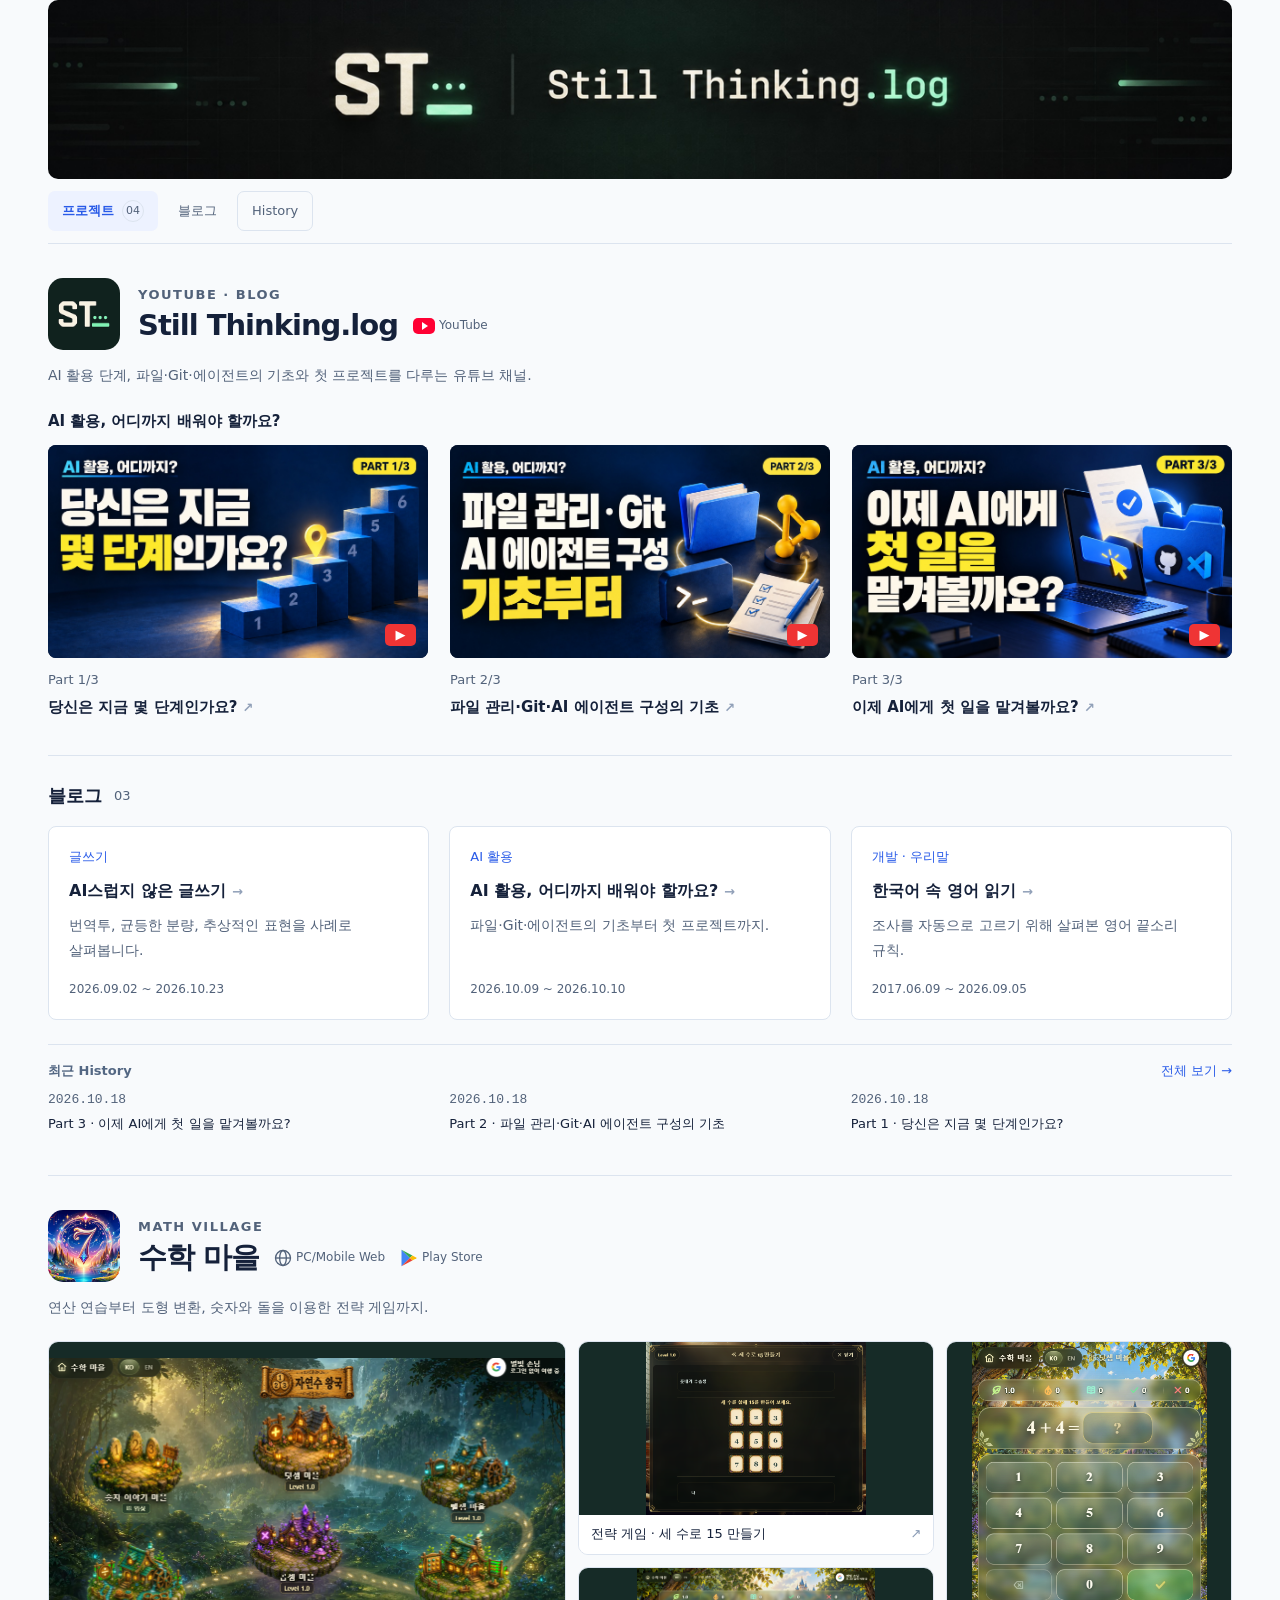
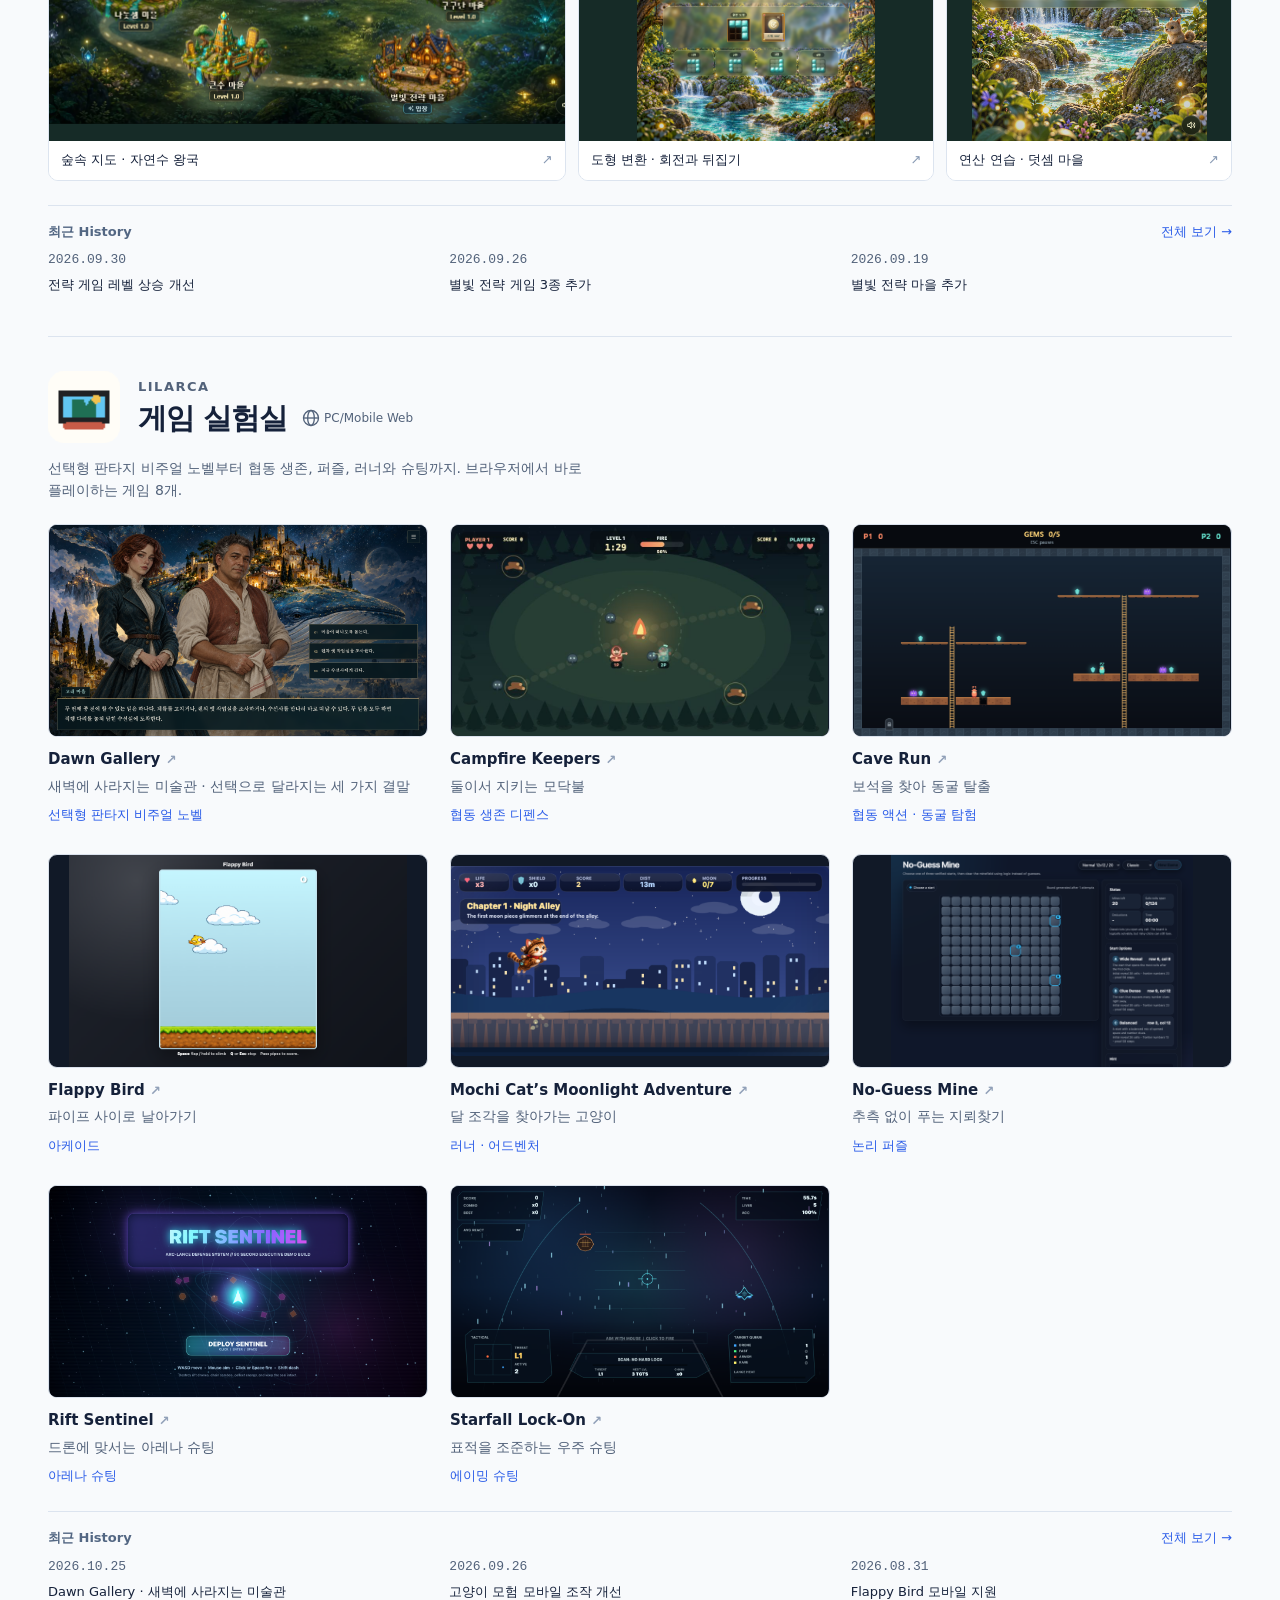
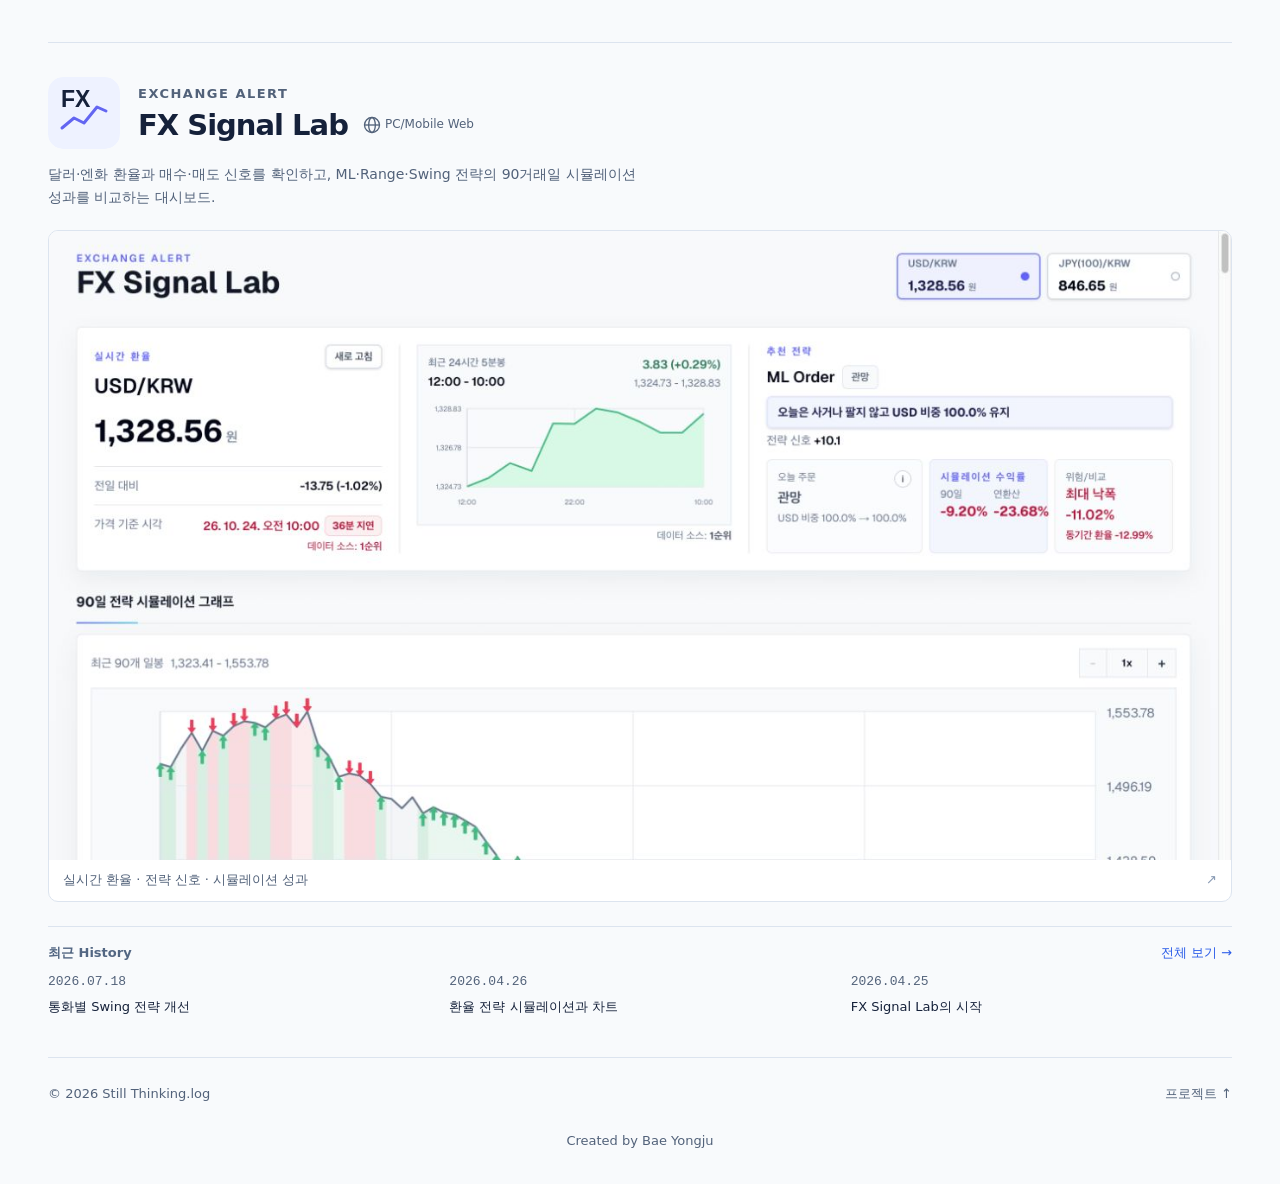
==== commit a39a6052: "feat: Dawn Gallery 소개와 변경 이력 및 게임별 장르 추가" ====
--- a/index.html
+++ b/index.html
@@ -33,8 +33,8 @@
 </div><aside class="recent-update" data-recent="math" aria-label="수학 마을 최근 History"></aside>
 </article>
 <article class="project game-project" id="game" aria-labelledby="game-title">
-<div class="project-top"><div class="project-intro"><div class="project-heading"><img src="assets/lilarca.ico" width="72" height="72" alt=""><div><p class="eyebrow">LILARCA</p><div class="project-title-row"><h2 id="game-title">게임 실험실</h2><div class="project-links" aria-label="게임 실험실 이용 링크"><a class="site-link" href="https://lilarca.vercel.app/" target="_blank" rel="noopener noreferrer" aria-label="PC/Mobile Web 열기 (새 탭)"><svg class="link-icon" viewBox="0 0 24 24" fill="none" stroke="currentColor" stroke-width="1.6" aria-hidden="true" focusable="false"><circle cx="12" cy="12" r="9"/><ellipse cx="12" cy="12" rx="4" ry="9"/><path d="M3 12h18"/></svg><span>PC/Mobile Web</span></a></div></div></div></div><p class="description">협동 생존, 퍼즐, 러너와 슈팅. 브라우저에서 바로 플레이하는 게임 7개.</p></div></div>
-<ul class="game-flow" aria-label="게임 목록"><li><a class="game-card" href="https://lilarca.vercel.app/campfire-keepers" target="_blank" rel="noopener noreferrer"><div class="game-image"><img src="assets/campfire-keepers.png" alt="Campfire Keepers 게임 스크린샷" loading="lazy"></div><h3>Campfire Keepers <span aria-hidden="true">↗</span></h3><p>둘이서 지키는 모닥불</p></a></li><li><a class="game-card" href="https://lilarca.vercel.app/cave-run" target="_blank" rel="noopener noreferrer"><div class="game-image"><img src="assets/cave-run.png" alt="Cave Run 게임 스크린샷" loading="lazy"></div><h3>Cave Run <span aria-hidden="true">↗</span></h3><p>보석을 찾아 동굴 탈출</p></a></li><li><a class="game-card" href="https://lilarca.vercel.app/flappy-bird" target="_blank" rel="noopener noreferrer"><div class="game-image"><img src="assets/flappy-bird.png" alt="Flappy Bird 게임 스크린샷" loading="lazy"></div><h3>Flappy Bird <span aria-hidden="true">↗</span></h3><p>파이프 사이로 날아가기</p></a></li><li><a class="game-card" href="https://lilarca.vercel.app/cat-adventure" target="_blank" rel="noopener noreferrer"><div class="game-image"><img src="assets/cat-adventure.png" alt="Mochi Cat’s Moonlight Adventure 게임 스크린샷" loading="lazy"></div><h3>Mochi Cat’s Moonlight Adventure <span aria-hidden="true">↗</span></h3><p>달 조각을 찾아가는 고양이</p></a></li><li><a class="game-card" href="https://lilarca.vercel.app/no-guess-mine" target="_blank" rel="noopener noreferrer"><div class="game-image"><img src="assets/no-guess-mine.png" alt="No-Guess Mine 게임 스크린샷" loading="lazy"></div><h3>No-Guess Mine <span aria-hidden="true">↗</span></h3><p>추측 없이 푸는 지뢰찾기</p></a></li><li><a class="game-card" href="https://lilarca.vercel.app/rift-sentinel" target="_blank" rel="noopener noreferrer"><div class="game-image"><img src="assets/rift-sentinel.png" alt="Rift Sentinel 게임 스크린샷" loading="lazy"></div><h3>Rift Sentinel <span aria-hidden="true">↗</span></h3><p>드론에 맞서는 아레나 슈팅</p></a></li><li><a class="game-card" href="https://lilarca.vercel.app/starfall-lock-on" target="_blank" rel="noopener noreferrer"><div class="game-image"><img src="assets/starfall-lock-on.png" alt="Starfall Lock-On 게임 스크린샷" loading="lazy"></div><h3>Starfall Lock-On <span aria-hidden="true">↗</span></h3><p>표적을 조준하는 우주 슈팅</p></a></li></ul>
+<div class="project-top"><div class="project-intro"><div class="project-heading"><img src="assets/lilarca.ico" width="72" height="72" alt=""><div><p class="eyebrow">LILARCA</p><div class="project-title-row"><h2 id="game-title">게임 실험실</h2><div class="project-links" aria-label="게임 실험실 이용 링크"><a class="site-link" href="https://lilarca.vercel.app/" target="_blank" rel="noopener noreferrer" aria-label="PC/Mobile Web 열기 (새 탭)"><svg class="link-icon" viewBox="0 0 24 24" fill="none" stroke="currentColor" stroke-width="1.6" aria-hidden="true" focusable="false"><circle cx="12" cy="12" r="9"/><ellipse cx="12" cy="12" rx="4" ry="9"/><path d="M3 12h18"/></svg><span>PC/Mobile Web</span></a></div></div></div></div><p class="description">선택형 판타지 비주얼 노벨부터 협동 생존, 퍼즐, 러너와 슈팅까지. 브라우저에서 바로 플레이하는 게임 8개.</p></div></div>
+<ul class="game-flow" aria-label="게임 목록"><li><a class="game-card" href="https://lilarca.vercel.app/dawn-gallery" target="_blank" rel="noopener noreferrer"><div class="game-image"><img src="assets/dawn-gallery.png" alt="Dawn Gallery · 새벽에 사라지는 미술관의 고래 마을 플레이 화면" loading="lazy"></div><h3>Dawn Gallery <span aria-hidden="true">↗</span></h3><p>새벽에 사라지는 미술관 · 선택으로 달라지는 세 가지 결말</p><p class="game-genre">선택형 판타지 비주얼 노벨</p></a></li><li><a class="game-card" href="https://lilarca.vercel.app/campfire-keepers" target="_blank" rel="noopener noreferrer"><div class="game-image"><img src="assets/campfire-keepers.png" alt="Campfire Keepers 게임 스크린샷" loading="lazy"></div><h3>Campfire Keepers <span aria-hidden="true">↗</span></h3><p>둘이서 지키는 모닥불</p><p class="game-genre">협동 생존 디펜스</p></a></li><li><a class="game-card" href="https://lilarca.vercel.app/cave-run" target="_blank" rel="noopener noreferrer"><div class="game-image"><img src="assets/cave-run.png" alt="Cave Run 게임 스크린샷" loading="lazy"></div><h3>Cave Run <span aria-hidden="true">↗</span></h3><p>보석을 찾아 동굴 탈출</p><p class="game-genre">협동 액션 · 동굴 탐험</p></a></li><li><a class="game-card" href="https://lilarca.vercel.app/flappy-bird" target="_blank" rel="noopener noreferrer"><div class="game-image"><img src="assets/flappy-bird.png" alt="Flappy Bird 게임 스크린샷" loading="lazy"></div><h3>Flappy Bird <span aria-hidden="true">↗</span></h3><p>파이프 사이로 날아가기</p><p class="game-genre">아케이드</p></a></li><li><a class="game-card" href="https://lilarca.vercel.app/cat-adventure" target="_blank" rel="noopener noreferrer"><div class="game-image"><img src="assets/cat-adventure.png" alt="Mochi Cat’s Moonlight Adventure 게임 스크린샷" loading="lazy"></div><h3>Mochi Cat’s Moonlight Adventure <span aria-hidden="true">↗</span></h3><p>달 조각을 찾아가는 고양이</p><p class="game-genre">러너 · 어드벤처</p></a></li><li><a class="game-card" href="https://lilarca.vercel.app/no-guess-mine" target="_blank" rel="noopener noreferrer"><div class="game-image"><img src="assets/no-guess-mine.png" alt="No-Guess Mine 게임 스크린샷" loading="lazy"></div><h3>No-Guess Mine <span aria-hidden="true">↗</span></h3><p>추측 없이 푸는 지뢰찾기</p><p class="game-genre">논리 퍼즐</p></a></li><li><a class="game-card" href="https://lilarca.vercel.app/rift-sentinel" target="_blank" rel="noopener noreferrer"><div class="game-image"><img src="assets/rift-sentinel.png" alt="Rift Sentinel 게임 스크린샷" loading="lazy"></div><h3>Rift Sentinel <span aria-hidden="true">↗</span></h3><p>드론에 맞서는 아레나 슈팅</p><p class="game-genre">아레나 슈팅</p></a></li><li><a class="game-card" href="https://lilarca.vercel.app/starfall-lock-on" target="_blank" rel="noopener noreferrer"><div class="game-image"><img src="assets/starfall-lock-on.png" alt="Starfall Lock-On 게임 스크린샷" loading="lazy"></div><h3>Starfall Lock-On <span aria-hidden="true">↗</span></h3><p>표적을 조준하는 우주 슈팅</p><p class="game-genre">에이밍 슈팅</p></a></li></ul>
 <aside class="recent-update" data-recent="game" aria-label="게임 실험실 최근 History"></aside>
 </article>
 <article class="project exchange-project" id="exchange" aria-labelledby="exchange-title">
--- a/assets/site.css
+++ b/assets/site.css
@@ -57,3 +57,5 @@
 .site-nav.project-tabs{justify-content:flex-start;border-bottom:1px solid var(--line)}
 .project-tabs a{gap:8px}
 .project-tabs .count{width:22px;height:22px;font-size:11px}
+
+.game-card .game-genre{margin-top:8px;font-size:13px;color:var(--blue);word-break:keep-all;overflow-wrap:anywhere}
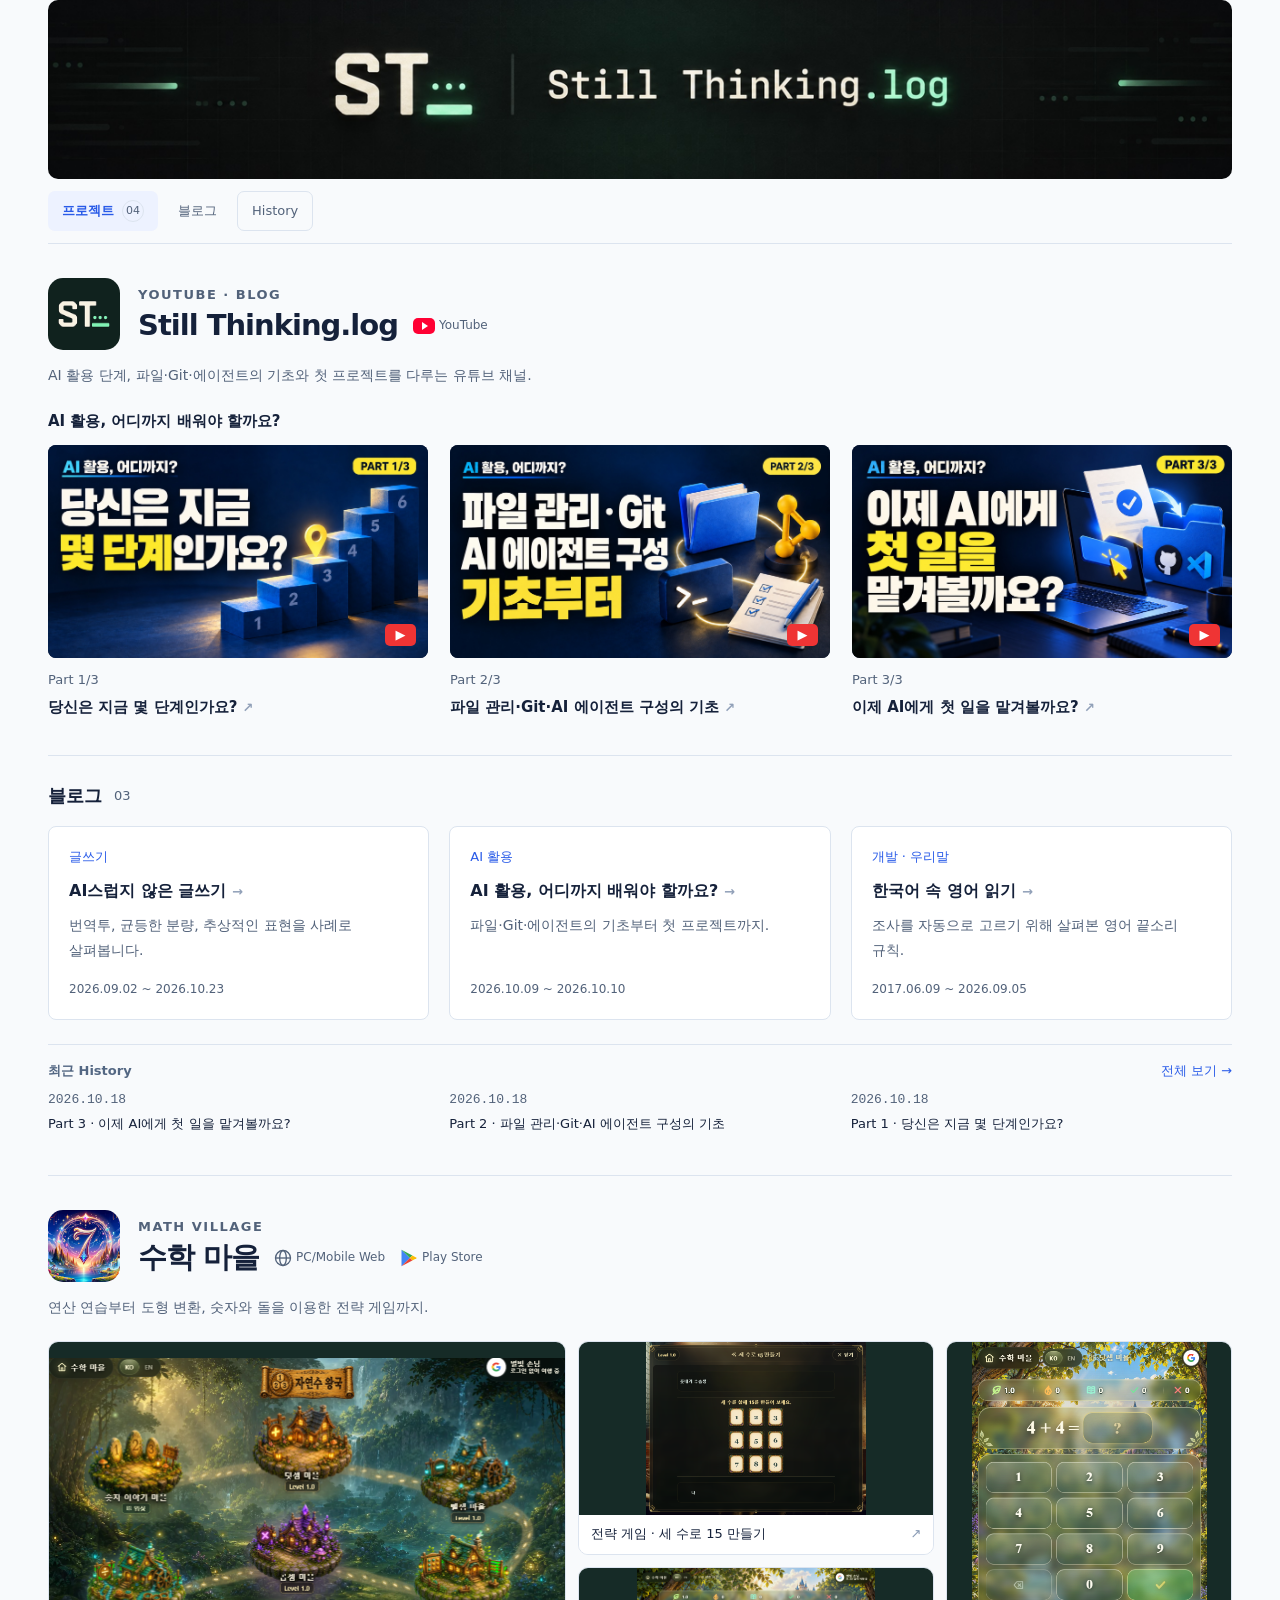
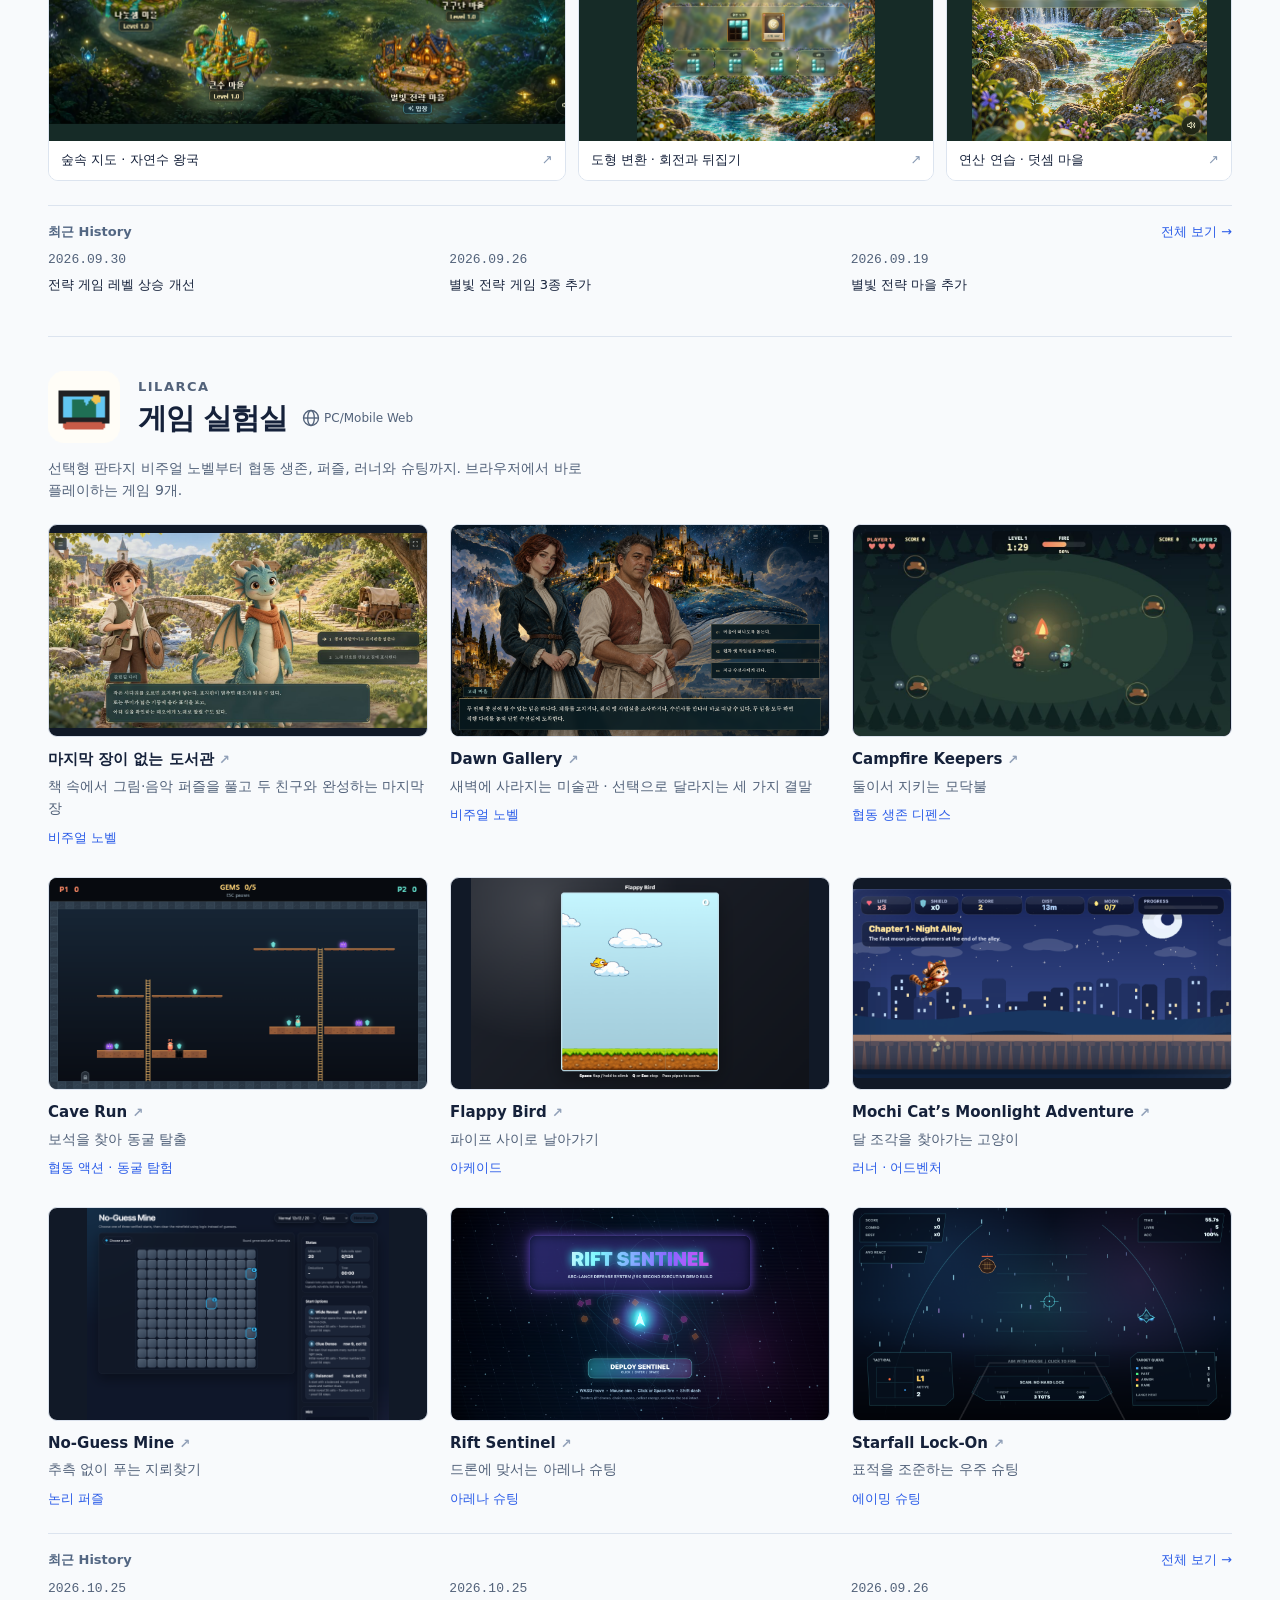
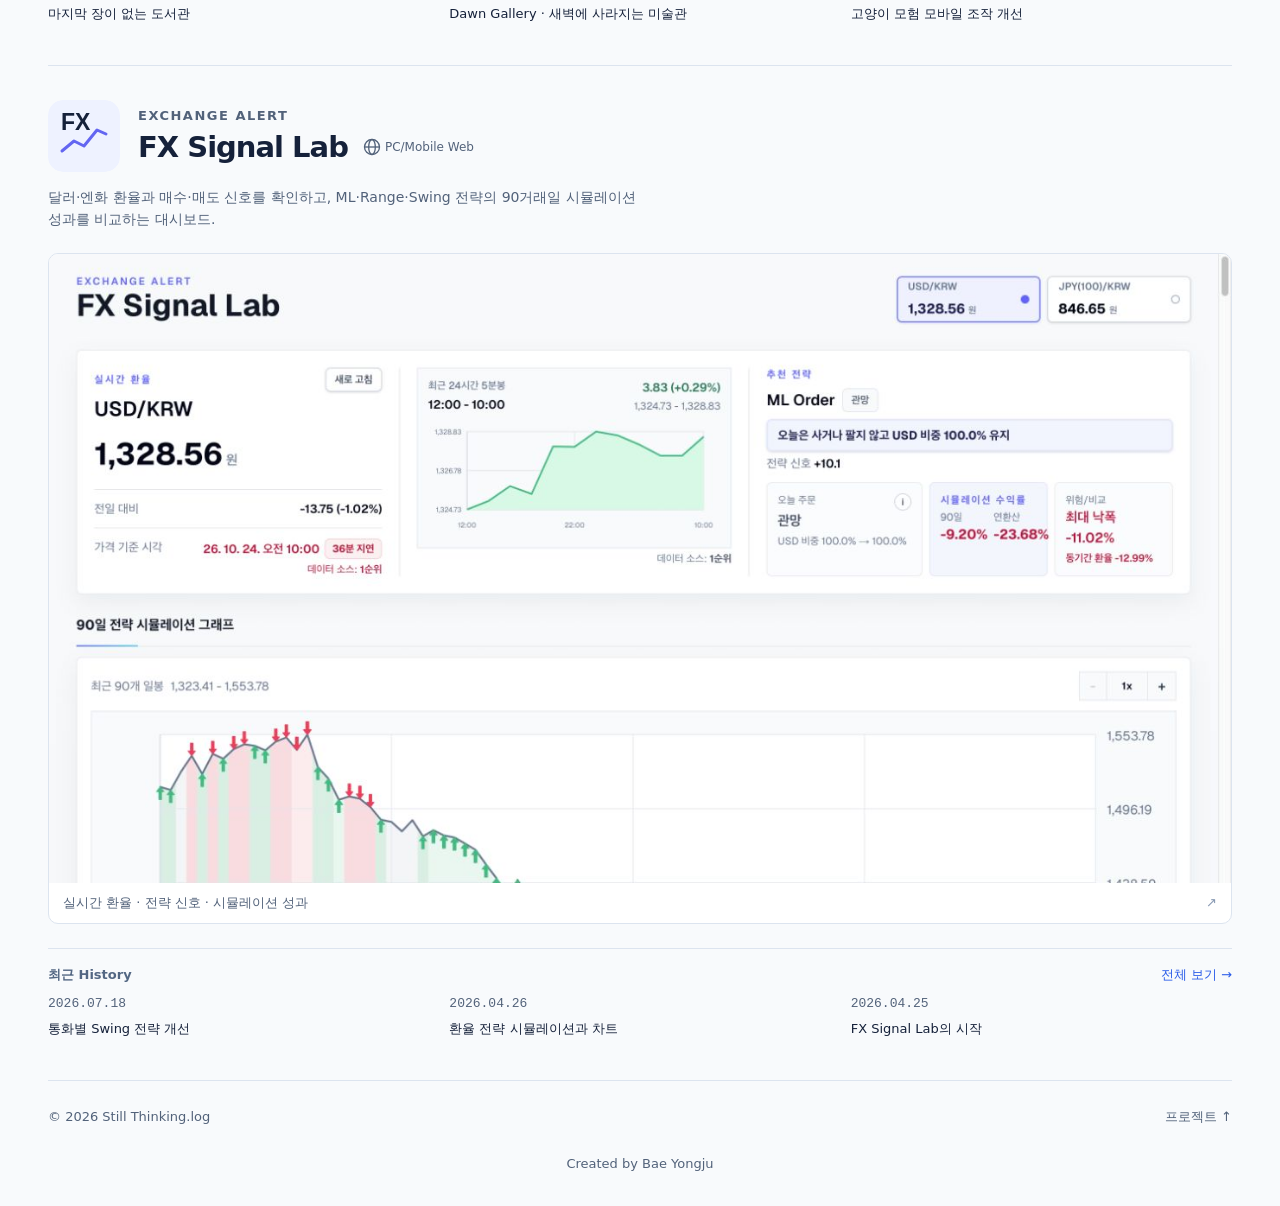
==== commit 08df3931: "feat: 도서관 이야기 소개와 이력을 추가하고 비주얼 노벨 장르 표기 통일" ====
--- a/index.html
+++ b/index.html
@@ -33,8 +33,8 @@
 </div><aside class="recent-update" data-recent="math" aria-label="수학 마을 최근 History"></aside>
 </article>
 <article class="project game-project" id="game" aria-labelledby="game-title">
-<div class="project-top"><div class="project-intro"><div class="project-heading"><img src="assets/lilarca.ico" width="72" height="72" alt=""><div><p class="eyebrow">LILARCA</p><div class="project-title-row"><h2 id="game-title">게임 실험실</h2><div class="project-links" aria-label="게임 실험실 이용 링크"><a class="site-link" href="https://lilarca.vercel.app/" target="_blank" rel="noopener noreferrer" aria-label="PC/Mobile Web 열기 (새 탭)"><svg class="link-icon" viewBox="0 0 24 24" fill="none" stroke="currentColor" stroke-width="1.6" aria-hidden="true" focusable="false"><circle cx="12" cy="12" r="9"/><ellipse cx="12" cy="12" rx="4" ry="9"/><path d="M3 12h18"/></svg><span>PC/Mobile Web</span></a></div></div></div></div><p class="description">선택형 판타지 비주얼 노벨부터 협동 생존, 퍼즐, 러너와 슈팅까지. 브라우저에서 바로 플레이하는 게임 8개.</p></div></div>
-<ul class="game-flow" aria-label="게임 목록"><li><a class="game-card" href="https://lilarca.vercel.app/dawn-gallery" target="_blank" rel="noopener noreferrer"><div class="game-image"><img src="assets/dawn-gallery.png" alt="Dawn Gallery · 새벽에 사라지는 미술관의 고래 마을 플레이 화면" loading="lazy"></div><h3>Dawn Gallery <span aria-hidden="true">↗</span></h3><p>새벽에 사라지는 미술관 · 선택으로 달라지는 세 가지 결말</p><p class="game-genre">선택형 판타지 비주얼 노벨</p></a></li><li><a class="game-card" href="https://lilarca.vercel.app/campfire-keepers" target="_blank" rel="noopener noreferrer"><div class="game-image"><img src="assets/campfire-keepers.png" alt="Campfire Keepers 게임 스크린샷" loading="lazy"></div><h3>Campfire Keepers <span aria-hidden="true">↗</span></h3><p>둘이서 지키는 모닥불</p><p class="game-genre">협동 생존 디펜스</p></a></li><li><a class="game-card" href="https://lilarca.vercel.app/cave-run" target="_blank" rel="noopener noreferrer"><div class="game-image"><img src="assets/cave-run.png" alt="Cave Run 게임 스크린샷" loading="lazy"></div><h3>Cave Run <span aria-hidden="true">↗</span></h3><p>보석을 찾아 동굴 탈출</p><p class="game-genre">협동 액션 · 동굴 탐험</p></a></li><li><a class="game-card" href="https://lilarca.vercel.app/flappy-bird" target="_blank" rel="noopener noreferrer"><div class="game-image"><img src="assets/flappy-bird.png" alt="Flappy Bird 게임 스크린샷" loading="lazy"></div><h3>Flappy Bird <span aria-hidden="true">↗</span></h3><p>파이프 사이로 날아가기</p><p class="game-genre">아케이드</p></a></li><li><a class="game-card" href="https://lilarca.vercel.app/cat-adventure" target="_blank" rel="noopener noreferrer"><div class="game-image"><img src="assets/cat-adventure.png" alt="Mochi Cat’s Moonlight Adventure 게임 스크린샷" loading="lazy"></div><h3>Mochi Cat’s Moonlight Adventure <span aria-hidden="true">↗</span></h3><p>달 조각을 찾아가는 고양이</p><p class="game-genre">러너 · 어드벤처</p></a></li><li><a class="game-card" href="https://lilarca.vercel.app/no-guess-mine" target="_blank" rel="noopener noreferrer"><div class="game-image"><img src="assets/no-guess-mine.png" alt="No-Guess Mine 게임 스크린샷" loading="lazy"></div><h3>No-Guess Mine <span aria-hidden="true">↗</span></h3><p>추측 없이 푸는 지뢰찾기</p><p class="game-genre">논리 퍼즐</p></a></li><li><a class="game-card" href="https://lilarca.vercel.app/rift-sentinel" target="_blank" rel="noopener noreferrer"><div class="game-image"><img src="assets/rift-sentinel.png" alt="Rift Sentinel 게임 스크린샷" loading="lazy"></div><h3>Rift Sentinel <span aria-hidden="true">↗</span></h3><p>드론에 맞서는 아레나 슈팅</p><p class="game-genre">아레나 슈팅</p></a></li><li><a class="game-card" href="https://lilarca.vercel.app/starfall-lock-on" target="_blank" rel="noopener noreferrer"><div class="game-image"><img src="assets/starfall-lock-on.png" alt="Starfall Lock-On 게임 스크린샷" loading="lazy"></div><h3>Starfall Lock-On <span aria-hidden="true">↗</span></h3><p>표적을 조준하는 우주 슈팅</p><p class="game-genre">에이밍 슈팅</p></a></li></ul>
+<div class="project-top"><div class="project-intro"><div class="project-heading"><img src="assets/lilarca.ico" width="72" height="72" alt=""><div><p class="eyebrow">LILARCA</p><div class="project-title-row"><h2 id="game-title">게임 실험실</h2><div class="project-links" aria-label="게임 실험실 이용 링크"><a class="site-link" href="https://lilarca.vercel.app/" target="_blank" rel="noopener noreferrer" aria-label="PC/Mobile Web 열기 (새 탭)"><svg class="link-icon" viewBox="0 0 24 24" fill="none" stroke="currentColor" stroke-width="1.6" aria-hidden="true" focusable="false"><circle cx="12" cy="12" r="9"/><ellipse cx="12" cy="12" rx="4" ry="9"/><path d="M3 12h18"/></svg><span>PC/Mobile Web</span></a></div></div></div></div><p class="description">선택형 판타지 비주얼 노벨부터 협동 생존, 퍼즐, 러너와 슈팅까지. 브라우저에서 바로 플레이하는 게임 9개.</p></div></div>
+<ul class="game-flow" aria-label="게임 목록"><li><a class="game-card" href="https://lilarca.vercel.app/last-page-library" target="_blank" rel="noopener noreferrer"><div class="game-image"><img src="assets/last-page-library.png" alt="마지막 장이 없는 도서관 게임 플레이 화면" loading="lazy"></div><h3>마지막 장이 없는 도서관 <span aria-hidden="true">↗</span></h3><p>책 속에서 그림·음악 퍼즐을 풀고 두 친구와 완성하는 마지막 장</p><p class="game-genre">비주얼 노벨</p></a></li><li><a class="game-card" href="https://lilarca.vercel.app/dawn-gallery" target="_blank" rel="noopener noreferrer"><div class="game-image"><img src="assets/dawn-gallery.png" alt="Dawn Gallery · 새벽에 사라지는 미술관의 고래 마을 플레이 화면" loading="lazy"></div><h3>Dawn Gallery <span aria-hidden="true">↗</span></h3><p>새벽에 사라지는 미술관 · 선택으로 달라지는 세 가지 결말</p><p class="game-genre">비주얼 노벨</p></a></li><li><a class="game-card" href="https://lilarca.vercel.app/campfire-keepers" target="_blank" rel="noopener noreferrer"><div class="game-image"><img src="assets/campfire-keepers.png" alt="Campfire Keepers 게임 스크린샷" loading="lazy"></div><h3>Campfire Keepers <span aria-hidden="true">↗</span></h3><p>둘이서 지키는 모닥불</p><p class="game-genre">협동 생존 디펜스</p></a></li><li><a class="game-card" href="https://lilarca.vercel.app/cave-run" target="_blank" rel="noopener noreferrer"><div class="game-image"><img src="assets/cave-run.png" alt="Cave Run 게임 스크린샷" loading="lazy"></div><h3>Cave Run <span aria-hidden="true">↗</span></h3><p>보석을 찾아 동굴 탈출</p><p class="game-genre">협동 액션 · 동굴 탐험</p></a></li><li><a class="game-card" href="https://lilarca.vercel.app/flappy-bird" target="_blank" rel="noopener noreferrer"><div class="game-image"><img src="assets/flappy-bird.png" alt="Flappy Bird 게임 스크린샷" loading="lazy"></div><h3>Flappy Bird <span aria-hidden="true">↗</span></h3><p>파이프 사이로 날아가기</p><p class="game-genre">아케이드</p></a></li><li><a class="game-card" href="https://lilarca.vercel.app/cat-adventure" target="_blank" rel="noopener noreferrer"><div class="game-image"><img src="assets/cat-adventure.png" alt="Mochi Cat’s Moonlight Adventure 게임 스크린샷" loading="lazy"></div><h3>Mochi Cat’s Moonlight Adventure <span aria-hidden="true">↗</span></h3><p>달 조각을 찾아가는 고양이</p><p class="game-genre">러너 · 어드벤처</p></a></li><li><a class="game-card" href="https://lilarca.vercel.app/no-guess-mine" target="_blank" rel="noopener noreferrer"><div class="game-image"><img src="assets/no-guess-mine.png" alt="No-Guess Mine 게임 스크린샷" loading="lazy"></div><h3>No-Guess Mine <span aria-hidden="true">↗</span></h3><p>추측 없이 푸는 지뢰찾기</p><p class="game-genre">논리 퍼즐</p></a></li><li><a class="game-card" href="https://lilarca.vercel.app/rift-sentinel" target="_blank" rel="noopener noreferrer"><div class="game-image"><img src="assets/rift-sentinel.png" alt="Rift Sentinel 게임 스크린샷" loading="lazy"></div><h3>Rift Sentinel <span aria-hidden="true">↗</span></h3><p>드론에 맞서는 아레나 슈팅</p><p class="game-genre">아레나 슈팅</p></a></li><li><a class="game-card" href="https://lilarca.vercel.app/starfall-lock-on" target="_blank" rel="noopener noreferrer"><div class="game-image"><img src="assets/starfall-lock-on.png" alt="Starfall Lock-On 게임 스크린샷" loading="lazy"></div><h3>Starfall Lock-On <span aria-hidden="true">↗</span></h3><p>표적을 조준하는 우주 슈팅</p><p class="game-genre">에이밍 슈팅</p></a></li></ul>
 <aside class="recent-update" data-recent="game" aria-label="게임 실험실 최근 History"></aside>
 </article>
 <article class="project exchange-project" id="exchange" aria-labelledby="exchange-title">
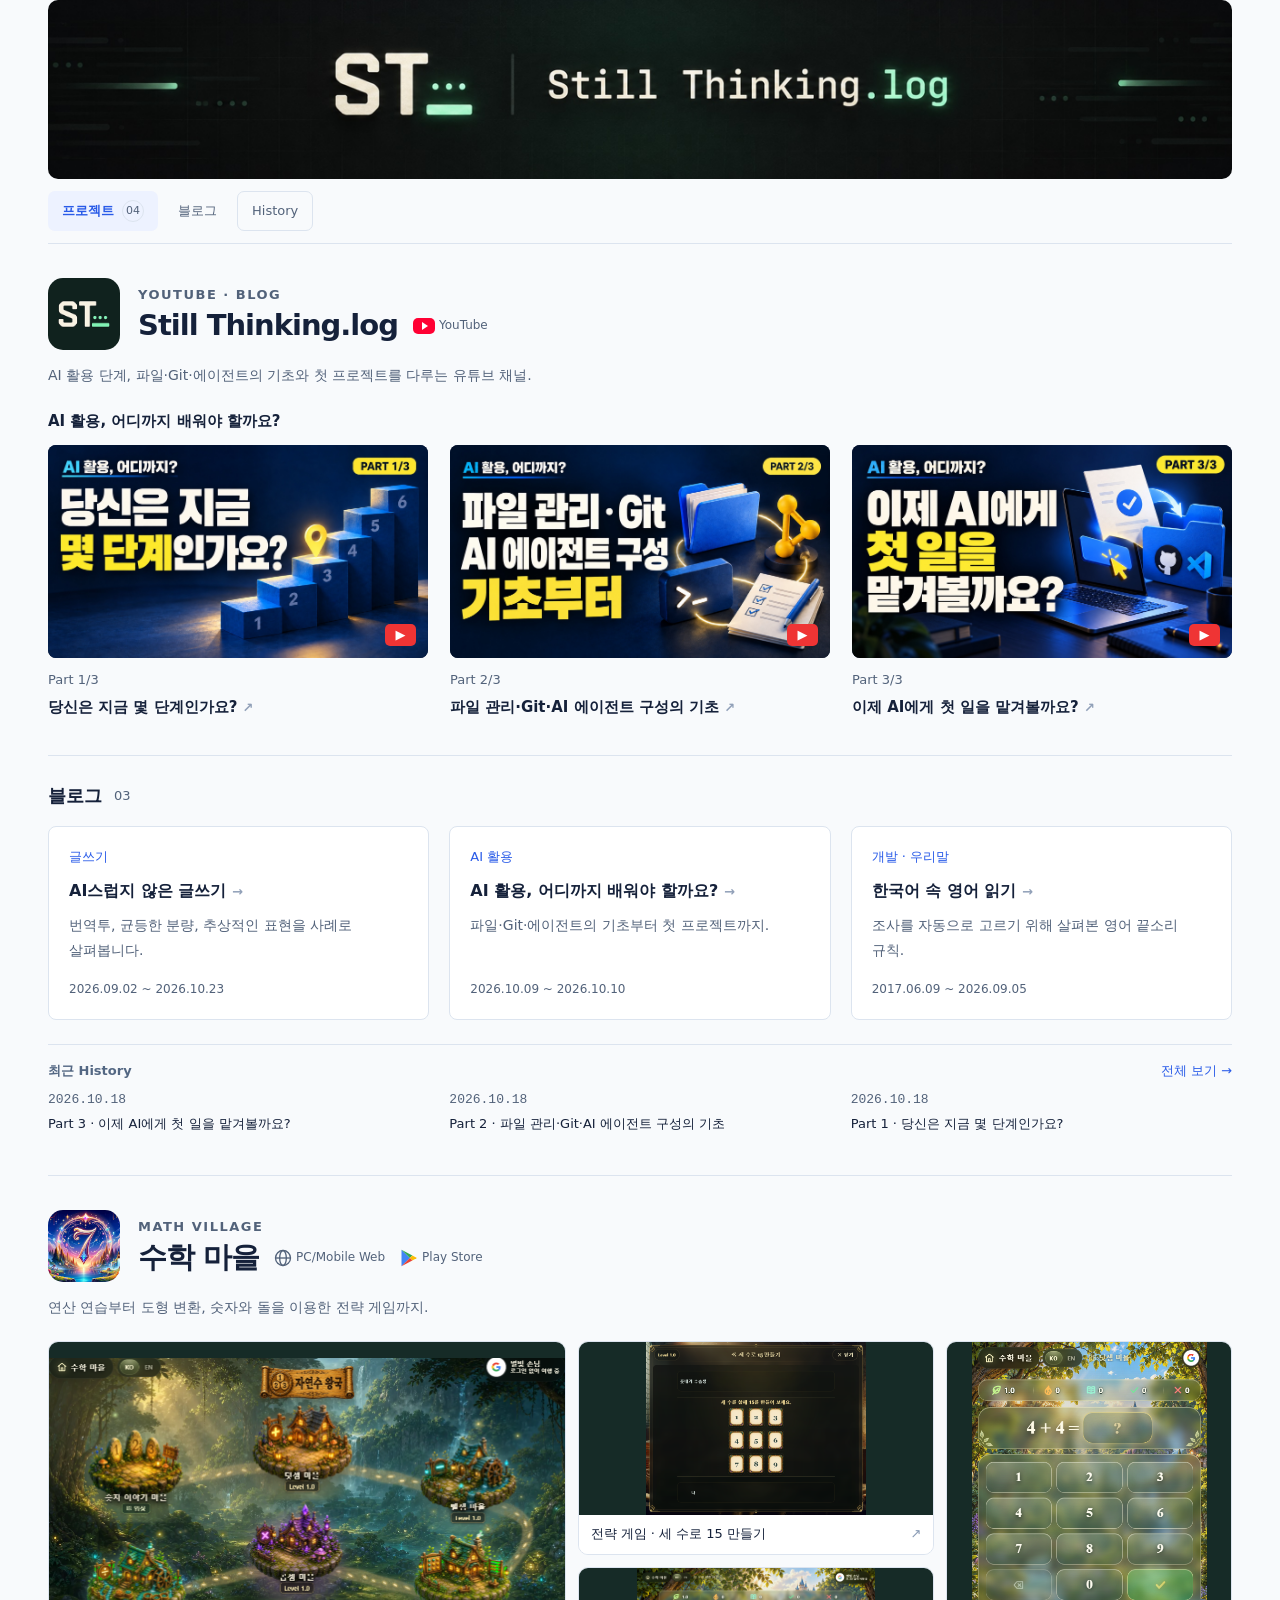
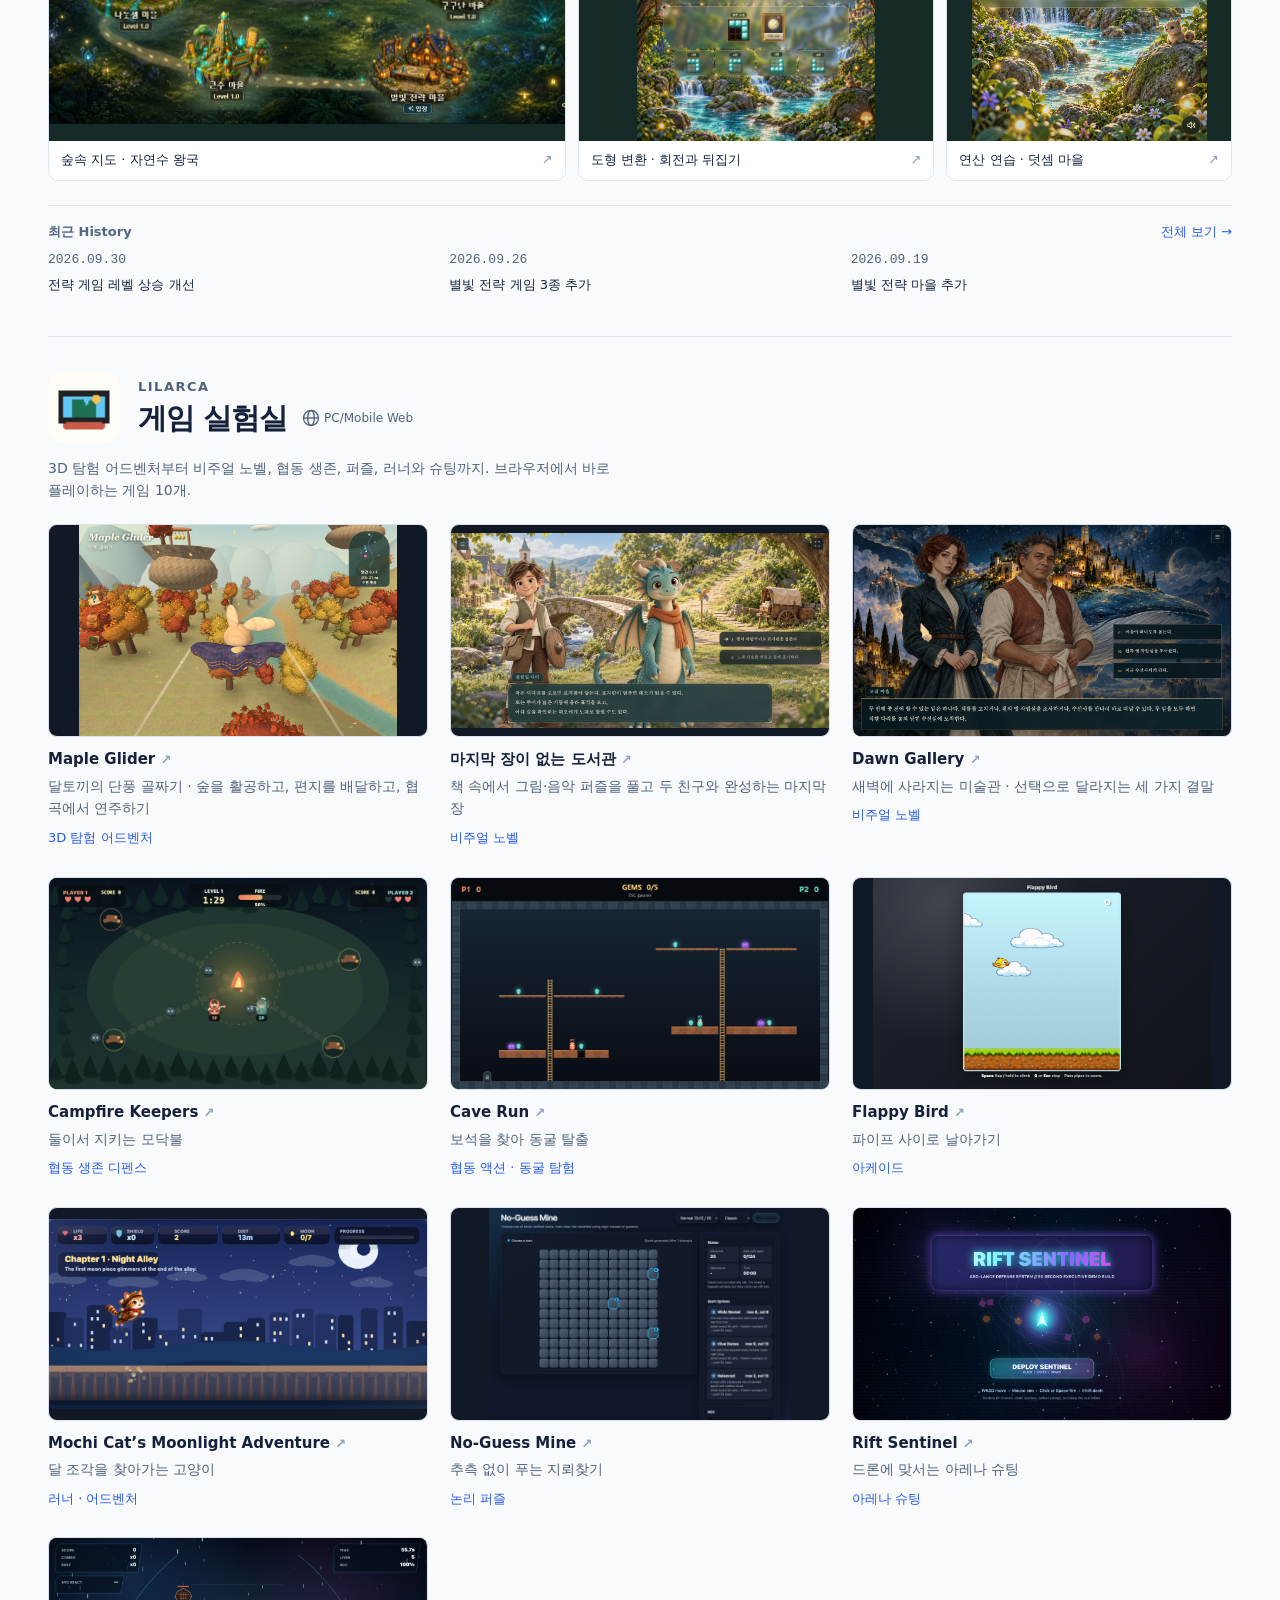
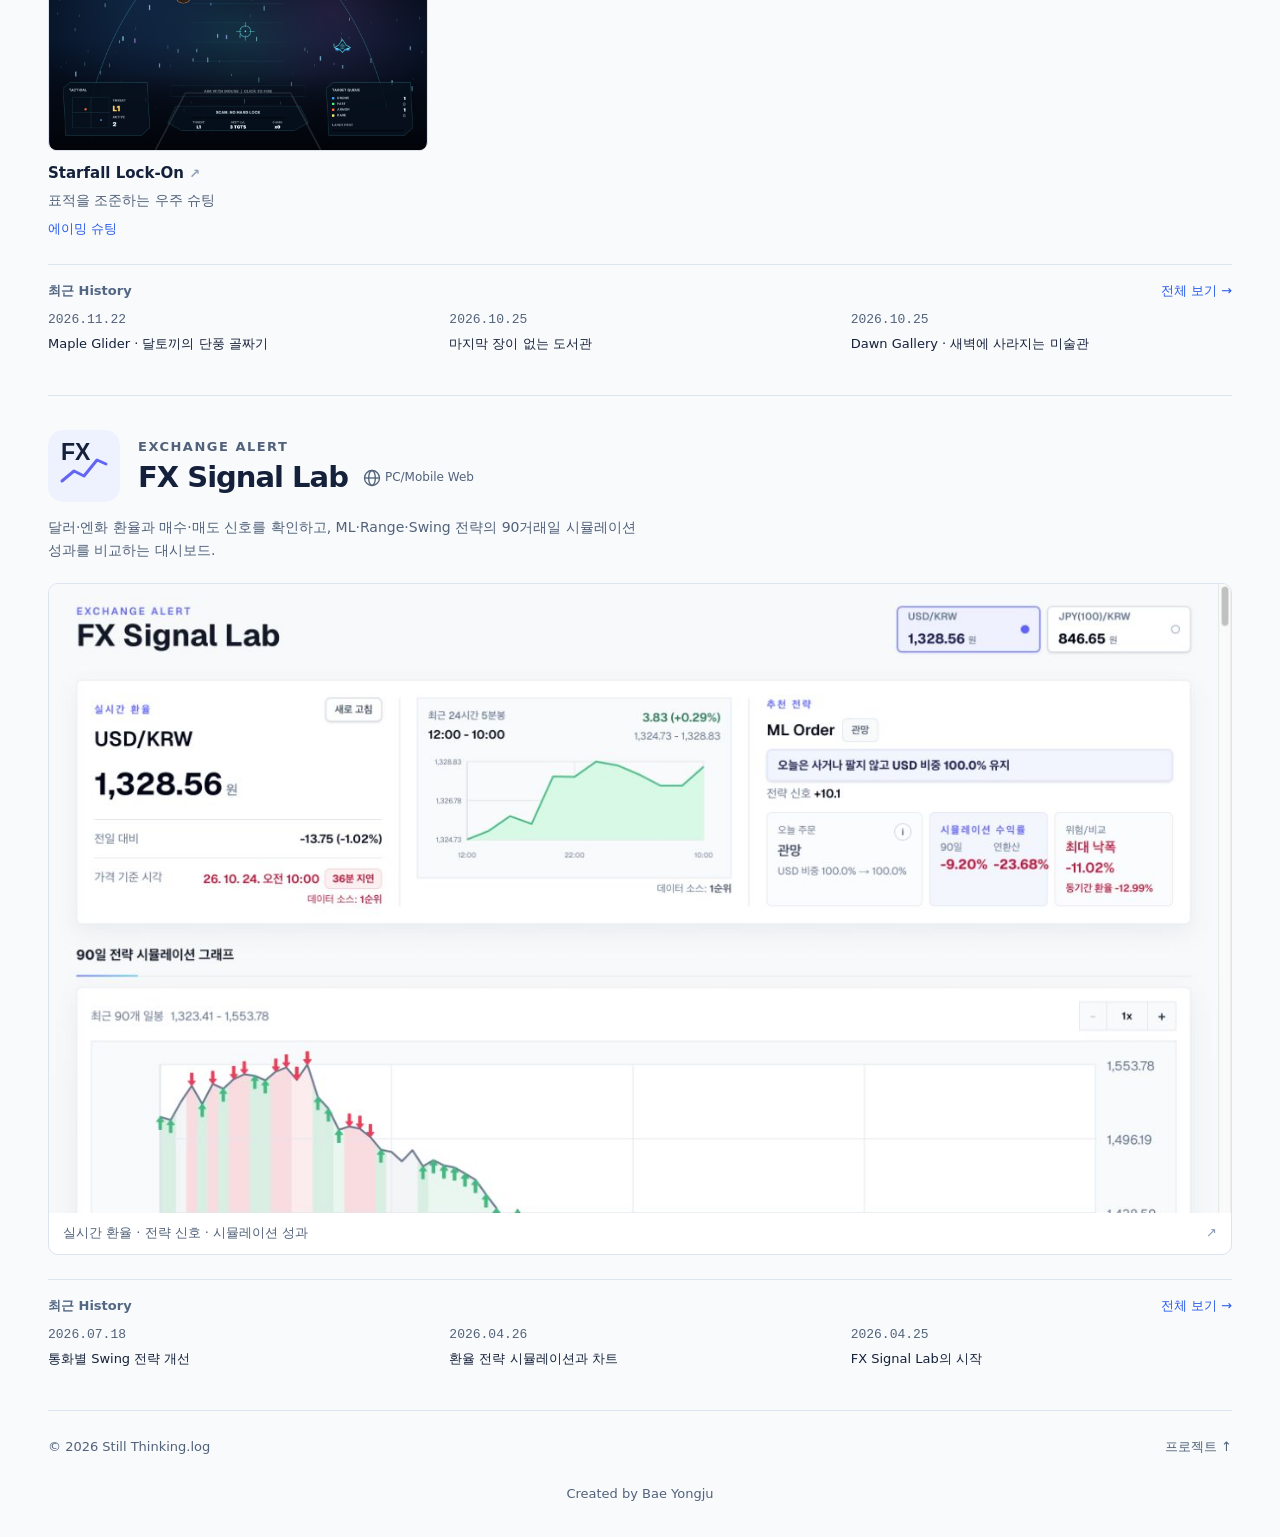
==== commit f2e0456c: "feat: 게임 실험실에 Maple Glider 카드와 이력 추가" ====
--- a/index.html
+++ b/index.html
@@ -33,8 +33,8 @@
 </div><aside class="recent-update" data-recent="math" aria-label="수학 마을 최근 History"></aside>
 </article>
 <article class="project game-project" id="game" aria-labelledby="game-title">
-<div class="project-top"><div class="project-intro"><div class="project-heading"><img src="assets/lilarca.ico" width="72" height="72" alt=""><div><p class="eyebrow">LILARCA</p><div class="project-title-row"><h2 id="game-title">게임 실험실</h2><div class="project-links" aria-label="게임 실험실 이용 링크"><a class="site-link" href="https://lilarca.vercel.app/" target="_blank" rel="noopener noreferrer" aria-label="PC/Mobile Web 열기 (새 탭)"><svg class="link-icon" viewBox="0 0 24 24" fill="none" stroke="currentColor" stroke-width="1.6" aria-hidden="true" focusable="false"><circle cx="12" cy="12" r="9"/><ellipse cx="12" cy="12" rx="4" ry="9"/><path d="M3 12h18"/></svg><span>PC/Mobile Web</span></a></div></div></div></div><p class="description">선택형 판타지 비주얼 노벨부터 협동 생존, 퍼즐, 러너와 슈팅까지. 브라우저에서 바로 플레이하는 게임 9개.</p></div></div>
-<ul class="game-flow" aria-label="게임 목록"><li><a class="game-card" href="https://lilarca.vercel.app/last-page-library" target="_blank" rel="noopener noreferrer"><div class="game-image"><img src="assets/last-page-library.png" alt="마지막 장이 없는 도서관 게임 플레이 화면" loading="lazy"></div><h3>마지막 장이 없는 도서관 <span aria-hidden="true">↗</span></h3><p>책 속에서 그림·음악 퍼즐을 풀고 두 친구와 완성하는 마지막 장</p><p class="game-genre">비주얼 노벨</p></a></li><li><a class="game-card" href="https://lilarca.vercel.app/dawn-gallery" target="_blank" rel="noopener noreferrer"><div class="game-image"><img src="assets/dawn-gallery.png" alt="Dawn Gallery · 새벽에 사라지는 미술관의 고래 마을 플레이 화면" loading="lazy"></div><h3>Dawn Gallery <span aria-hidden="true">↗</span></h3><p>새벽에 사라지는 미술관 · 선택으로 달라지는 세 가지 결말</p><p class="game-genre">비주얼 노벨</p></a></li><li><a class="game-card" href="https://lilarca.vercel.app/campfire-keepers" target="_blank" rel="noopener noreferrer"><div class="game-image"><img src="assets/campfire-keepers.png" alt="Campfire Keepers 게임 스크린샷" loading="lazy"></div><h3>Campfire Keepers <span aria-hidden="true">↗</span></h3><p>둘이서 지키는 모닥불</p><p class="game-genre">협동 생존 디펜스</p></a></li><li><a class="game-card" href="https://lilarca.vercel.app/cave-run" target="_blank" rel="noopener noreferrer"><div class="game-image"><img src="assets/cave-run.png" alt="Cave Run 게임 스크린샷" loading="lazy"></div><h3>Cave Run <span aria-hidden="true">↗</span></h3><p>보석을 찾아 동굴 탈출</p><p class="game-genre">협동 액션 · 동굴 탐험</p></a></li><li><a class="game-card" href="https://lilarca.vercel.app/flappy-bird" target="_blank" rel="noopener noreferrer"><div class="game-image"><img src="assets/flappy-bird.png" alt="Flappy Bird 게임 스크린샷" loading="lazy"></div><h3>Flappy Bird <span aria-hidden="true">↗</span></h3><p>파이프 사이로 날아가기</p><p class="game-genre">아케이드</p></a></li><li><a class="game-card" href="https://lilarca.vercel.app/cat-adventure" target="_blank" rel="noopener noreferrer"><div class="game-image"><img src="assets/cat-adventure.png" alt="Mochi Cat’s Moonlight Adventure 게임 스크린샷" loading="lazy"></div><h3>Mochi Cat’s Moonlight Adventure <span aria-hidden="true">↗</span></h3><p>달 조각을 찾아가는 고양이</p><p class="game-genre">러너 · 어드벤처</p></a></li><li><a class="game-card" href="https://lilarca.vercel.app/no-guess-mine" target="_blank" rel="noopener noreferrer"><div class="game-image"><img src="assets/no-guess-mine.png" alt="No-Guess Mine 게임 스크린샷" loading="lazy"></div><h3>No-Guess Mine <span aria-hidden="true">↗</span></h3><p>추측 없이 푸는 지뢰찾기</p><p class="game-genre">논리 퍼즐</p></a></li><li><a class="game-card" href="https://lilarca.vercel.app/rift-sentinel" target="_blank" rel="noopener noreferrer"><div class="game-image"><img src="assets/rift-sentinel.png" alt="Rift Sentinel 게임 스크린샷" loading="lazy"></div><h3>Rift Sentinel <span aria-hidden="true">↗</span></h3><p>드론에 맞서는 아레나 슈팅</p><p class="game-genre">아레나 슈팅</p></a></li><li><a class="game-card" href="https://lilarca.vercel.app/starfall-lock-on" target="_blank" rel="noopener noreferrer"><div class="game-image"><img src="assets/starfall-lock-on.png" alt="Starfall Lock-On 게임 스크린샷" loading="lazy"></div><h3>Starfall Lock-On <span aria-hidden="true">↗</span></h3><p>표적을 조준하는 우주 슈팅</p><p class="game-genre">에이밍 슈팅</p></a></li></ul>
+<div class="project-top"><div class="project-intro"><div class="project-heading"><img src="assets/lilarca.ico" width="72" height="72" alt=""><div><p class="eyebrow">LILARCA</p><div class="project-title-row"><h2 id="game-title">게임 실험실</h2><div class="project-links" aria-label="게임 실험실 이용 링크"><a class="site-link" href="https://lilarca.vercel.app/" target="_blank" rel="noopener noreferrer" aria-label="PC/Mobile Web 열기 (새 탭)"><svg class="link-icon" viewBox="0 0 24 24" fill="none" stroke="currentColor" stroke-width="1.6" aria-hidden="true" focusable="false"><circle cx="12" cy="12" r="9"/><ellipse cx="12" cy="12" rx="4" ry="9"/><path d="M3 12h18"/></svg><span>PC/Mobile Web</span></a></div></div></div></div><p class="description">3D 탐험 어드벤처부터 비주얼 노벨, 협동 생존, 퍼즐, 러너와 슈팅까지. 브라우저에서 바로 플레이하는 게임 10개.</p></div></div>
+<ul class="game-flow" aria-label="게임 목록"><li><a class="game-card" href="https://maple-glider.vercel.app/" target="_blank" rel="noopener noreferrer"><div class="game-image"><img src="assets/maple-glider.jpg" alt="달토끼가 망토를 펼치고 단풍 골짜기를 활공하는 모습" loading="lazy"></div><h3>Maple Glider <span aria-hidden="true">↗</span></h3><p>달토끼의 단풍 골짜기 · 숲을 활공하고, 편지를 배달하고, 협곡에서 연주하기</p><p class="game-genre">3D 탐험 어드벤처</p></a></li><li><a class="game-card" href="https://lilarca.vercel.app/last-page-library" target="_blank" rel="noopener noreferrer"><div class="game-image"><img src="assets/last-page-library.png" alt="마지막 장이 없는 도서관 게임 플레이 화면" loading="lazy"></div><h3>마지막 장이 없는 도서관 <span aria-hidden="true">↗</span></h3><p>책 속에서 그림·음악 퍼즐을 풀고 두 친구와 완성하는 마지막 장</p><p class="game-genre">비주얼 노벨</p></a></li><li><a class="game-card" href="https://lilarca.vercel.app/dawn-gallery" target="_blank" rel="noopener noreferrer"><div class="game-image"><img src="assets/dawn-gallery.png" alt="Dawn Gallery · 새벽에 사라지는 미술관의 고래 마을 플레이 화면" loading="lazy"></div><h3>Dawn Gallery <span aria-hidden="true">↗</span></h3><p>새벽에 사라지는 미술관 · 선택으로 달라지는 세 가지 결말</p><p class="game-genre">비주얼 노벨</p></a></li><li><a class="game-card" href="https://lilarca.vercel.app/campfire-keepers" target="_blank" rel="noopener noreferrer"><div class="game-image"><img src="assets/campfire-keepers.png" alt="Campfire Keepers 게임 스크린샷" loading="lazy"></div><h3>Campfire Keepers <span aria-hidden="true">↗</span></h3><p>둘이서 지키는 모닥불</p><p class="game-genre">협동 생존 디펜스</p></a></li><li><a class="game-card" href="https://lilarca.vercel.app/cave-run" target="_blank" rel="noopener noreferrer"><div class="game-image"><img src="assets/cave-run.png" alt="Cave Run 게임 스크린샷" loading="lazy"></div><h3>Cave Run <span aria-hidden="true">↗</span></h3><p>보석을 찾아 동굴 탈출</p><p class="game-genre">협동 액션 · 동굴 탐험</p></a></li><li><a class="game-card" href="https://lilarca.vercel.app/flappy-bird" target="_blank" rel="noopener noreferrer"><div class="game-image"><img src="assets/flappy-bird.png" alt="Flappy Bird 게임 스크린샷" loading="lazy"></div><h3>Flappy Bird <span aria-hidden="true">↗</span></h3><p>파이프 사이로 날아가기</p><p class="game-genre">아케이드</p></a></li><li><a class="game-card" href="https://lilarca.vercel.app/cat-adventure" target="_blank" rel="noopener noreferrer"><div class="game-image"><img src="assets/cat-adventure.png" alt="Mochi Cat’s Moonlight Adventure 게임 스크린샷" loading="lazy"></div><h3>Mochi Cat’s Moonlight Adventure <span aria-hidden="true">↗</span></h3><p>달 조각을 찾아가는 고양이</p><p class="game-genre">러너 · 어드벤처</p></a></li><li><a class="game-card" href="https://lilarca.vercel.app/no-guess-mine" target="_blank" rel="noopener noreferrer"><div class="game-image"><img src="assets/no-guess-mine.png" alt="No-Guess Mine 게임 스크린샷" loading="lazy"></div><h3>No-Guess Mine <span aria-hidden="true">↗</span></h3><p>추측 없이 푸는 지뢰찾기</p><p class="game-genre">논리 퍼즐</p></a></li><li><a class="game-card" href="https://lilarca.vercel.app/rift-sentinel" target="_blank" rel="noopener noreferrer"><div class="game-image"><img src="assets/rift-sentinel.png" alt="Rift Sentinel 게임 스크린샷" loading="lazy"></div><h3>Rift Sentinel <span aria-hidden="true">↗</span></h3><p>드론에 맞서는 아레나 슈팅</p><p class="game-genre">아레나 슈팅</p></a></li><li><a class="game-card" href="https://lilarca.vercel.app/starfall-lock-on" target="_blank" rel="noopener noreferrer"><div class="game-image"><img src="assets/starfall-lock-on.png" alt="Starfall Lock-On 게임 스크린샷" loading="lazy"></div><h3>Starfall Lock-On <span aria-hidden="true">↗</span></h3><p>표적을 조준하는 우주 슈팅</p><p class="game-genre">에이밍 슈팅</p></a></li></ul>
 <aside class="recent-update" data-recent="game" aria-label="게임 실험실 최근 History"></aside>
 </article>
 <article class="project exchange-project" id="exchange" aria-labelledby="exchange-title">
